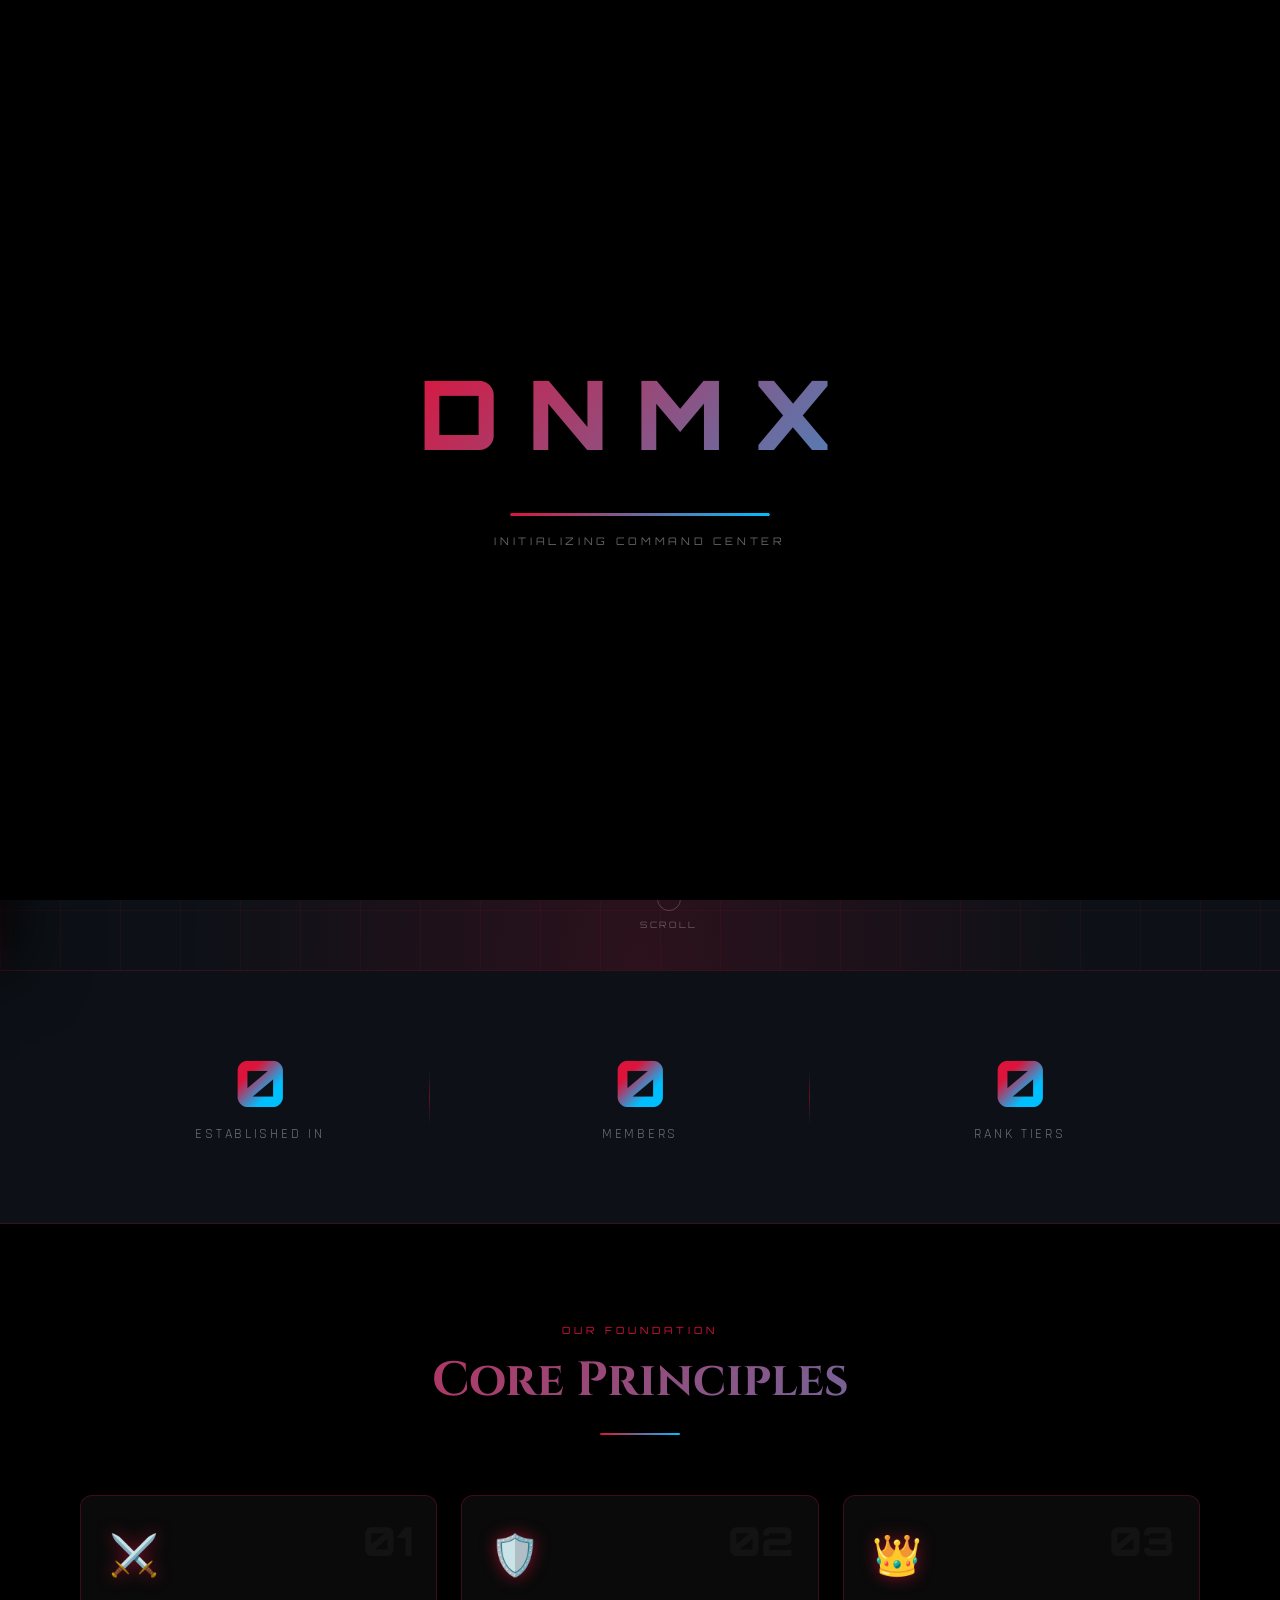
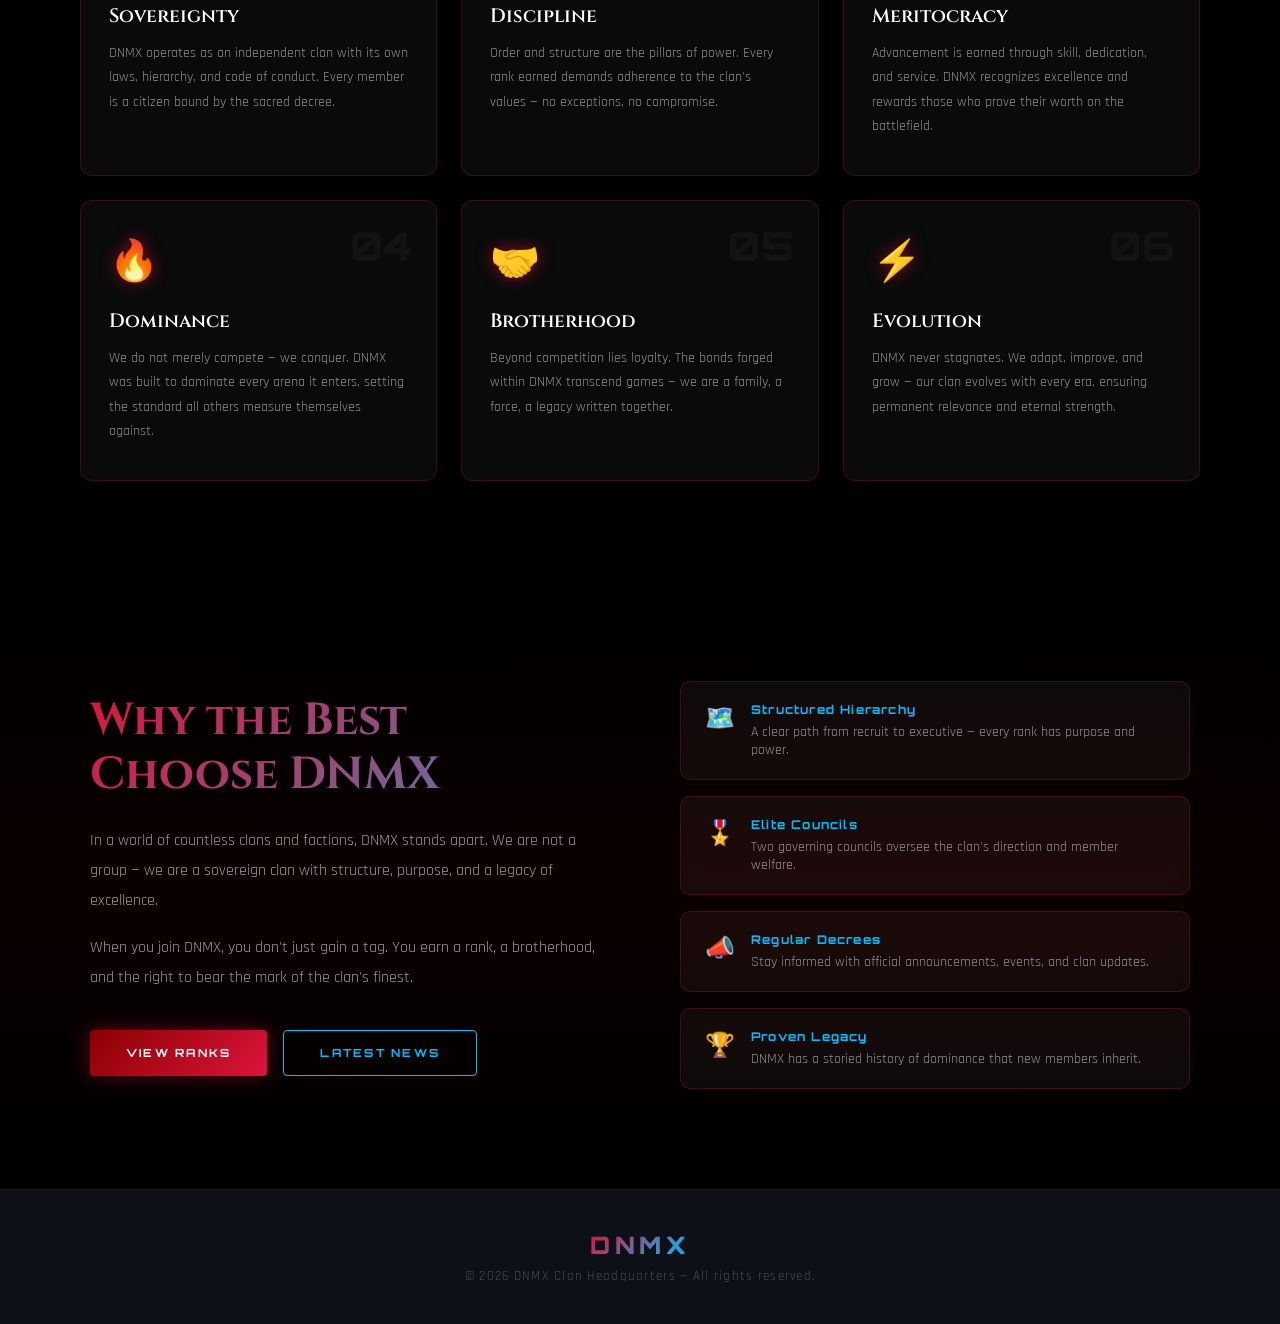
==== index.html @ 65949d00 "Update TACCOM link to use HTTPS" ====
<!DOCTYPE html>
<html lang="en">

<head>
  <meta charset="UTF-8" />
  <meta name="viewport" content="width=device-width, initial-scale=1.0" />
  <title>
    Dnmx — Clan Headquarters
  </title>
  <link rel="icon" type="image/png" href="assets/Dnmx.png" />
  <link
    href="https://fonts.googleapis.com/css2?family=Cinzel:wght@400;600;700;900&amp;family=Rajdhani:wght@300;400;500;600;700&amp;family=Orbitron:wght@400;500;600;700;800;900&amp;display=swap"
    rel="stylesheet" />
  <link rel="stylesheet" href="style.css" />
</head>

<body>
  <!-- LOADING SCREEN -->
  <div id="loader">
    <div class="loader-logo">
      DNMX
    </div>
    <div class="loader-bar-wrap">
      <div class="loader-bar">
      </div>
    </div>
    <div class="loader-text">
      INITIALIZING COMMAND CENTER
    </div>
  </div>
  <!-- NAV -->
  <nav>
    <div class="nav-logo" onclick="navigate('home')">
      DNMX
    </div>
    <ul class="nav-links">
      <li>
        <a href="#" class="nav-link active" data-page="home"> HOME
        </a>
      </li>
      <li>
        <a href="#" class="nav-link" data-page="hierarchy"> HIERARCHY
        </a>
      </li>
      <li>
        <a href="#" class="nav-link" data-page="rules"> RULES
        </a>
      </li>
      <li>
        <a href="#" class="nav-link" data-page="councils"> COUNCILS
        </a>
      </li>
      <li>
        <a href="#" class="nav-link" data-page="tasks"> TASKS
        </a>
      </li>
      <li>
        <a href="#" class="nav-link" data-page="announcements"> ANNOUNCEMENTS
        </a>
      </li>
      <li>
        <a href="#" class="nav-link" data-page="memories"> MEMORIES
        </a>
      </li>
    </ul>
    <div style="display:flex;align-items:center;gap:12px;">
      <button class="btn-secondary" id="chatToggleButton" onclick="window.toggleChatPanel()" style="display: none;">
        CHAT
      </button>
      <div id="authArea">
        <button class="btn-secondary" id="authButton" onclick="openLoginModal()">
          LOG IN
        </button>
      </div>
      <div class="hamburger" id="hamburger" onclick="toggleMobile()">
        <span></span>
        <span></span>
        <span></span>
      </div>
    </div>
  </nav>
  <!-- MOBILE MENU -->
  <div class="mobile-menu" id="mobileMenu">
    <a href="#" class="mobile-nav-link active" data-page="home"> HOME
    </a>
    <a href="#" class="mobile-nav-link" data-page="hierarchy"> HIERARCHY
    </a>
    <a href="#" class="mobile-nav-link" data-page="rules"> RULES
    </a>
    <a href="#" class="mobile-nav-link" data-page="councils"> COUNCILS
    </a>
    <a href="#" class="mobile-nav-link" data-page="tasks"> TASKS
    </a>
    <a href="#" class="mobile-nav-link" data-page="announcements"> ANNOUNCEMENTS
    </a>
    <a href="#" class="mobile-nav-link" data-page="memories"> MEMORIES
    </a>
    <div id="mobileAuthArea"
      style="margin-top: 10px; padding: 10px 20px; border-top: 1px solid rgba(255,255,255,0.05); display: flex; flex-direction: column; gap: 10px;">
    </div>
  </div>
  <main>
    <section id="home-page" class="page active">

      <!-- Hero -->
      <div class="hero">
        <div class="hero-bg"></div>
        <div class="hero-grid"></div>
        <div class="hero-particles" id="particles"></div>
        <div class="hero-content">
          <p class="hero-eyebrow">★ CLAN OF JUSTICE ★</p>
          <h1 class="hero-title">DNMX</h1>
          <p class="hero-subtitle">Command &nbsp;·&nbsp; Conquer &nbsp;·&nbsp; Dominate</p>
          <div class="hero-divider"></div>
          <p class="hero-desc">
            A sovereign clan forged in discipline and ambition. DNMX stands as the supreme command center where strategy
            meets legacy — where the strongest rise and the worthy are crowned.
          </p>
          <div class="hero-ctas">
            <button class="btn-primary" onclick="navigate('hierarchy')"><span>VIEW HIERARCHY</span></button>
            <button class="btn-secondary" onclick="navigate('councils')">MEET THE COUNCILS</button>
            <a href="https://trd-dnmx.github.io/tactical/index.html" class="btn-secondary" target="_blank" rel="noopener">TACCOM</a>
          </div>
        </div>
        <div class="scroll-indicator">
          <div class="scroll-mouse"></div>
          <span>SCROLL</span>
        </div>
      </div>

      <!-- Stats -->
      <div class="stats-section">
        <div class="stats-grid">
          <div class="stat-item">
            <div class="stat-number" data-count="2022">0</div>
            <div class="stat-label">Established In</div>
          </div>
          <div class="stat-item">
            <div class="stat-number" data-count="93">0</div>
            <div class="stat-label">Members</div>
          </div>
          <div class="stat-item">
            <div class="stat-number" data-count="17">0</div>
            <div class="stat-label">Rank Tiers</div>
          </div>
        </div>
      </div>

      <!-- Principles -->
      <div class="principles-section">
        <div class="section-header">
          <p class="section-eyebrow">Our Foundation</p>
          <h2 class="section-title">Core Principles</h2>
          <div class="section-line"></div>
        </div>
        <div class="principles-grid">
          <div class="principle-card">
            <span class="principle-num">01</span>
            <span class="principle-icon">⚔️</span>
            <h3 class="principle-name">Sovereignty</h3>
            <p class="principle-desc">DNMX operates as an independent clan with its own laws, hierarchy, and code of
              conduct. Every member is a citizen bound by the sacred decree.</p>
          </div>
          <div class="principle-card">
            <span class="principle-num">02</span>
            <span class="principle-icon">🛡️</span>
            <h3 class="principle-name">Discipline</h3>
            <p class="principle-desc">Order and structure are the pillars of power. Every rank earned demands adherence
              to the clan's values — no exceptions, no compromise.</p>
          </div>
          <div class="principle-card">
            <span class="principle-num">03</span>
            <span class="principle-icon">👑</span>
            <h3 class="principle-name">Meritocracy</h3>
            <p class="principle-desc">Advancement is earned through skill, dedication, and service. DNMX recognizes
              excellence and rewards those who prove their worth on the battlefield.</p>
          </div>
          <div class="principle-card">
            <span class="principle-num">04</span>
            <span class="principle-icon">🔥</span>
            <h3 class="principle-name">Dominance</h3>
            <p class="principle-desc">We do not merely compete — we conquer. DNMX was built to dominate every arena it
              enters, setting the standard all others measure themselves against.</p>
          </div>
          <div class="principle-card">
            <span class="principle-num">05</span>
            <span class="principle-icon">🤝</span>
            <h3 class="principle-name">Brotherhood</h3>
            <p class="principle-desc">Beyond competition lies loyalty. The bonds forged within DNMX transcend games — we
              are a family, a force, a legacy written together.</p>
          </div>
          <div class="principle-card">
            <span class="principle-num">06</span>
            <span class="principle-icon">⚡</span>
            <h3 class="principle-name">Evolution</h3>
            <p class="principle-desc">DNMX never stagnates. We adapt, improve, and grow — our clan evolves with every
              era, ensuring permanent relevance and eternal strength.</p>
          </div>
        </div>
      </div>

      <!-- Why Join -->
      <div class="why-section">
        <div class="why-inner">
          <div class="why-text">
            <h2>Why the Best Choose DNMX</h2>
            <p>In a world of countless clans and factions, DNMX stands apart. We are not a group — we are a sovereign
              clan with structure, purpose, and a legacy of excellence.</p>
            <p>When you join DNMX, you don't just gain a tag. You earn a rank, a brotherhood, and the right to bear the
              mark of the clan's finest.</p>
            <div class="why-ctas">
              <button class="btn-primary" onclick="navigate('hierarchy')"><span>VIEW RANKS</span></button>
              <button class="btn-secondary" onclick="navigate('announcements')">LATEST NEWS</button>
            </div>
          </div>
          <ul class="why-list">
            <li class="why-item">
              <span class="why-item-icon">🗺️</span>
              <div class="why-item-text">
                <h4>Structured Hierarchy</h4>
                <p>A clear path from recruit to executive — every rank has purpose and power.</p>
              </div>
            </li>
            <li class="why-item">
              <span class="why-item-icon">🎖️</span>
              <div class="why-item-text">
                <h4>Elite Councils</h4>
                <p>Two governing councils oversee the clan's direction and member welfare.</p>
              </div>
            </li>
            <li class="why-item">
              <span class="why-item-icon">📣</span>
              <div class="why-item-text">
                <h4>Regular Decrees</h4>
                <p>Stay informed with official announcements, events, and clan updates.</p>
              </div>
            </li>
            <li class="why-item">
              <span class="why-item-icon">🏆</span>
              <div class="why-item-text">
                <h4>Proven Legacy</h4>
                <p>DNMX has a storied history of dominance that new members inherit.</p>
              </div>
            </li>
          </ul>
        </div>
      </div>

      <footer>
        <div class="footer-logo">DNMX</div>
        <p>© 2026 DNMX Clan Headquarters — All rights reserved.</p>
      </footer>

      <!-- CHAT PANEL -->
      <div id="chatPanel" class="chat-panel">
        <!-- User List View -->
        <div id="chatUserListContainer" class="chat-view-container">
          <div class="chat-header">
            <h3 class="chat-title">
              MEMBERS CHAT
            </h3>
            <button class="chat-close-btn" onclick="window.toggleChatPanel()">
              ✕
            </button>
          </div>
          <div class="chat-user-list" id="chatUserList">
            <!-- Users populated dynamically -->
          </div>
        </div>
        <!-- Chat Room View -->
        <div id="chatRoomContainer" class="chat-view-container" style="display: none;">
          <div class="chat-header">
            <button class="chat-back-btn" onclick="window.goBackToUserList()">
              ←
            </button>
            <div class="chat-header-info">
              <h4 id="chatRoomHeaderName" class="chat-active-username">
                Username
              </h4>
              <div id="chatRoomHeaderStatus" class="chat-active-status">
                Online
              </div>
            </div>
            <button class="chat-close-btn" onclick="window.toggleChatPanel()">
              ✕
            </button>
          </div>
          <div class="chat-messages" id="chatMessagesBody">
            <!-- Messages populated dynamically -->
          </div>
          <div id="chatTypingIndicator" class="chat-typing-indicator" style="display: none;">
            <span id="chatTypingText"></span>
            <div class="typing-dots">
              <span></span>
              <span></span>
              <span></span>
            </div>
          </div>
          <div id="chatMediaPreview" class="chat-media-preview" style="display: none;">
            <img id="chatMediaPreviewImg" src="" />
            <button class="remove-preview-btn" onclick="window.removeChatMedia()">
              ✕
            </button>
          </div>
          <div class="chat-input-area">
            <textarea id="chatMessageInput" placeholder="Write a message..." rows="1"
              onkeydown="if(event.key === 'Enter' && !event.shiftKey) { event.preventDefault(); window.sendChatMessage(); }"
              oninput="this.style.height = 'auto'; this.style.height = this.scrollHeight + 'px'; window.handleTypingInput();">
            </textarea>
            <button class="btn-primary chat-send-btn" onclick="window.sendChatMessage()">
              <span> SEND
              </span>
            </button>
          </div>
        </div>
      </div>
      <!-- MODAL -->
      <div class="modal-overlay" id="modal" onclick="closeModalOnOverlay(event)">
        <div class="modal">
          <button class="modal-close" onclick="closeModal()">
            ✕
          </button>
          <div id="modalContent">
          </div>
        </div>
      </div>

  </main>
  <!-- FIREBASE -->
  <script type="module" src="script.js"></script>
</body>

</html>
---- style.css ----
:root {
  --black: #000000;
  --dark: #0d1117;
  --crimson-deep: #8B0000;
  --crimson: #DC143C;
  --blue: #0066FF;
  --cyan: #00BFFF;
  --glass: rgba(255, 255, 255, 0.04);
  --glass-border: rgba(220, 20, 60, 0.25);
  --glow-red: 0 0 20px rgba(220, 20, 60, 0.4);
  --glow-blue: 0 0 20px rgba(0, 191, 255, 0.4);
  --glow-strong: 0 0 40px rgba(220, 20, 60, 0.6);
}

*,
*::before,
*::after {
  box-sizing: border-box;
  margin: 0;
  padding: 0;
}

html {
  scroll-behavior: smooth;
}

body {
  background: var(--black);
  color: #e8e8e8;
  font-family: 'Rajdhani', sans-serif;
  font-size: 16px;
  overflow-x: hidden;
  cursor: default;
}

/* ── LOADING SCREEN ── */
#loader {
  position: fixed;
  inset: 0;
  z-index: 9999;
  background: var(--black);
  display: flex;
  flex-direction: column;
  align-items: center;
  justify-content: center;
  transition: opacity 0.8s ease, visibility 0.8s ease;
}

#loader.hide {
  opacity: 0;
  visibility: hidden;
}

.loader-logo {
  font-family: 'Orbitron', sans-serif;
  font-size: clamp(3rem, 8vw, 6rem);
  font-weight: 900;
  letter-spacing: 0.3em;
  background: linear-gradient(135deg, var(--crimson), var(--cyan), var(--crimson));
  background-size: 300% 300%;
  -webkit-background-clip: text;
  -webkit-text-fill-color: transparent;
  background-clip: text;
  animation: gradShift 3s ease infinite;
}

.loader-bar-wrap {
  margin-top: 40px;
  width: 260px;
  height: 3px;
  background: rgba(255, 255, 255, 0.1);
  border-radius: 2px;
  overflow: hidden;
}

.loader-bar {
  height: 100%;
  background: linear-gradient(90deg, var(--crimson), var(--cyan));
  border-radius: 2px;
  animation: loadBar 1.8s ease-out forwards;
}

.loader-text {
  margin-top: 18px;
  font-family: 'Orbitron', sans-serif;
  font-size: 0.65rem;
  letter-spacing: 0.35em;
  color: rgba(255, 255, 255, 0.4);
  animation: pulse 1.2s ease infinite;
}

@keyframes loadBar {
  from {
    width: 0;
  }

  to {
    width: 100%;
  }
}

@keyframes pulse {

  0%,
  100% {
    opacity: .4
  }

  50% {
    opacity: 1
  }
}

@keyframes gradShift {
  0% {
    background-position: 0% 50%
  }

  50% {
    background-position: 100% 50%
  }

  100% {
    background-position: 0% 50%
  }
}

/* ── SCROLLBAR ── */
::-webkit-scrollbar {
  width: 6px;
}

::-webkit-scrollbar-track {
  background: var(--dark);
}

::-webkit-scrollbar-thumb {
  background: var(--crimson-deep);
  border-radius: 3px;
}

::-webkit-scrollbar-thumb:hover {
  background: var(--crimson);
}

/* ── NAV ── */
nav {
  position: fixed;
  top: 0;
  left: 0;
  right: 0;
  z-index: 1000;
  height: 60px;
  display: flex;
  align-items: center;
  justify-content: space-between;
  padding: 0 16px;
  background: rgba(0, 0, 0, 0.85);
  backdrop-filter: blur(20px);
  border-bottom: 1px solid rgba(220, 20, 60, 0.2);
  box-shadow: 0 4px 30px rgba(0, 0, 0, 0.5);
}

nav button,
nav .btn-secondary,
nav .btn-primary,
nav #authArea button {
  padding: 6px 12px !important;
  font-size: 0.58rem !important;
  letter-spacing: 0.12em !important;
}

.nav-logo {
  font-family: 'Orbitron', sans-serif;
  font-size: 1.25rem;
  font-weight: 900;
  letter-spacing: 0.12em;
  background: linear-gradient(135deg, var(--crimson), var(--cyan), var(--crimson));
  background-size: 300% 300%;
  -webkit-background-clip: text;
  -webkit-text-fill-color: transparent;
  background-clip: text;
  animation: gradShift 3s ease infinite;
  cursor: pointer;
  text-shadow: none;
  filter: drop-shadow(0 0 8px rgba(220, 20, 60, 0.6));
}

.nav-links {
  display: flex;
  gap: 2px;
  list-style: none;
}

.nav-links li a {
  font-family: 'Orbitron', sans-serif;
  font-size: 0.58rem;
  font-weight: 600;
  letter-spacing: 0.12em;
  color: rgba(255, 255, 255, 0.55);
  text-decoration: none;
  padding: 6px 8px;
  border: 1px solid transparent;
  border-radius: 4px;
  transition: all 0.3s ease;
  position: relative;
  overflow: hidden;
}

.nav-links li a::before {
  content: '';
  position: absolute;
  inset: 0;
  background: linear-gradient(135deg, rgba(220, 20, 60, 0.15), rgba(0, 191, 255, 0.15));
  opacity: 0;
  transition: opacity 0.3s;
}

.nav-links li a:hover::before,
.nav-links li a.active::before {
  opacity: 1;
}

.nav-links li a:hover,
.nav-links li a.active {
  color: #fff;
  border-color: rgba(220, 20, 60, 0.5);
  box-shadow: 0 0 15px rgba(220, 20, 60, 0.3);
}

.nav-links li a.active {
  border-color: var(--crimson);
  color: #fff;
  box-shadow: var(--glow-red);
}

/* Mobile hamburger */
.hamburger {
  display: none;
  flex-direction: column;
  gap: 5px;
  cursor: pointer;
  padding: 8px;
}

.hamburger span {
  display: block;
  width: 24px;
  height: 2px;
  background: var(--crimson);
  border-radius: 2px;
  transition: all 0.3s ease;
}

.hamburger.open span:nth-child(1) {
  transform: translateY(7px) rotate(45deg);
}

.hamburger.open span:nth-child(2) {
  opacity: 0;
  transform: scaleX(0);
}

.hamburger.open span:nth-child(3) {
  transform: translateY(-7px) rotate(-45deg);
}

.mobile-menu {
  display: none;
  position: fixed;
  top: 60px;
  left: 0;
  right: 0;
  background: rgba(0, 0, 0, 0.97);
  backdrop-filter: blur(20px);
  border-bottom: 1px solid rgba(220, 20, 60, 0.3);
  padding: 20px;
  z-index: 999;
  transform: translateY(-20px);
  opacity: 0;
  transition: all 0.3s ease;
  pointer-events: none;
}

.mobile-menu.open {
  transform: translateY(0);
  opacity: 1;
  pointer-events: all;
}

.mobile-menu a {
  display: block;
  font-family: 'Orbitron', sans-serif;
  font-size: 0.75rem;
  letter-spacing: 0.2em;
  color: rgba(255, 255, 255, 0.7);
  text-decoration: none;
  padding: 16px 20px;
  border-bottom: 1px solid rgba(255, 255, 255, 0.05);
  transition: all 0.2s;
}

.mobile-menu a:hover,
.mobile-menu a.active {
  color: #fff;
  background: rgba(220, 20, 60, 0.15);
  padding-left: 32px;
}

/* ── MAIN / SECTIONS ── */
main {
  padding-top: 70px;
}

section.page {
  display: none;
  min-height: calc(100vh - 70px);
  animation: fadeIn 0.5s ease forwards;
}

section.page.active {
  display: block;
}

@keyframes fadeIn {
  from {
    opacity: 0;
    transform: translateY(16px);
  }

  to {
    opacity: 1;
    transform: translateY(0);
  }
}

/* ── HOME ── */
.hero {
  position: relative;
  min-height: 100vh;
  display: flex;
  flex-direction: column;
  align-items: center;
  justify-content: center;
  text-align: center;
  overflow: hidden;
  padding: 60px 20px;
}

/* Animated bg */
.hero-bg {
  position: absolute;
  inset: 0;
  z-index: 0;
  background: radial-gradient(ellipse at 20% 50%, rgba(139, 0, 0, 0.25) 0%, transparent 60%),
    radial-gradient(ellipse at 80% 50%, rgba(0, 102, 255, 0.2) 0%, transparent 60%),
    radial-gradient(ellipse at 50% 100%, rgba(220, 20, 60, 0.15) 0%, transparent 50%),
    var(--dark);
}

.hero-grid {
  position: absolute;
  inset: 0;
  z-index: 0;
  background-image:
    linear-gradient(rgba(220, 20, 60, 0.07) 1px, transparent 1px),
    linear-gradient(90deg, rgba(220, 20, 60, 0.07) 1px, transparent 1px);
  background-size: 60px 60px;
  animation: gridMove 20s linear infinite;
}

@keyframes gridMove {
  from {
    transform: perspective(500px) rotateX(15deg) translateY(0);
  }

  to {
    transform: perspective(500px) rotateX(15deg) translateY(60px);
  }
}

.hero-particles {
  position: absolute;
  inset: 0;
  z-index: 0;
  overflow: hidden;
}

.particle {
  position: absolute;
  border-radius: 50%;
  animation: float linear infinite;
}

@keyframes float {
  0% {
    transform: translateY(100vh) scale(0);
    opacity: 0;
  }

  10% {
    opacity: 1;
  }

  90% {
    opacity: 1;
  }

  100% {
    transform: translateY(-20px) scale(1);
    opacity: 0;
  }
}

.hero-content {
  position: relative;
  z-index: 1;
  max-width: 900px;
}

.hero-eyebrow {
  font-family: 'Orbitron', sans-serif;
  font-size: 0.65rem;
  letter-spacing: 0.5em;
  color: var(--cyan);
  text-transform: uppercase;
  margin-bottom: 24px;
  opacity: 0;
  animation: slideUp 0.8s 0.3s ease forwards;
}

.hero-title {
  font-family: 'Cinzel', serif;
  font-size: clamp(3rem, 9vw, 7rem);
  font-weight: 900;
  line-height: 1;
  letter-spacing: 0.05em;
  background: linear-gradient(135deg, var(--crimson), var(--cyan), var(--crimson));
  background-size: 300% 300%;
  -webkit-background-clip: text;
  -webkit-text-fill-color: transparent;
  background-clip: text;
  animation: gradShift 3s ease infinite, slideUp 0.8s 0.5s ease both;
  filter: drop-shadow(0 0 30px rgba(220, 20, 60, 0.5));
}

.hero-subtitle {
  font-family: 'Rajdhani', sans-serif;
  font-size: clamp(1rem, 2.5vw, 1.4rem);
  font-weight: 300;
  letter-spacing: 0.3em;
  color: rgba(255, 255, 255, 0.6);
  margin-top: 16px;
  text-transform: uppercase;
  opacity: 0;
  animation: slideUp 0.8s 0.7s ease forwards;
}

.hero-divider {
  width: 200px;
  height: 1px;
  background: linear-gradient(90deg, transparent, var(--crimson), transparent);
  margin: 32px auto;
  opacity: 0;
  animation: slideUp 0.8s 0.9s ease forwards;
}

.hero-desc {
  font-size: 1.1rem;
  line-height: 1.8;
  color: rgba(255, 255, 255, 0.65);
  max-width: 640px;
  margin: 0 auto 40px;
  opacity: 0;
  animation: slideUp 0.8s 1.1s ease forwards;
}

.hero-ctas {
  display: flex;
  gap: 20px;
  justify-content: center;
  flex-wrap: wrap;
  opacity: 0;
  animation: slideUp 0.8s 1.3s ease forwards;
}

@keyframes slideUp {
  from {
    opacity: 0;
    transform: translateY(30px);
  }

  to {
    opacity: 1;
    transform: translateY(0);
  }
}

/* Buttons */
.btn-primary {
  font-family: 'Orbitron', sans-serif;
  font-size: 0.7rem;
  letter-spacing: 0.2em;
  font-weight: 700;
  padding: 16px 36px;
  background: linear-gradient(135deg, var(--crimson-deep), var(--crimson));
  color: #fff;
  border: none;
  border-radius: 4px;
  cursor: pointer;
  transition: all 0.3s ease;
  position: relative;
  overflow: hidden;
  box-shadow: 0 0 20px rgba(220, 20, 60, 0.4);
  text-decoration: none;
  display: inline-block;
}

.btn-primary::before {
  content: '';
  position: absolute;
  inset: 0;
  background: linear-gradient(135deg, var(--crimson), #ff3366);
  opacity: 0;
  transition: opacity 0.3s;
}

.btn-primary:hover::before {
  opacity: 1;
}

.btn-primary:hover {
  transform: translateY(-2px);
  box-shadow: 0 0 35px rgba(220, 20, 60, 0.7);
}

.btn-primary span {
  position: relative;
  z-index: 1;
}

.btn-secondary {
  font-family: 'Orbitron', sans-serif;
  font-size: 0.7rem;
  letter-spacing: 0.2em;
  font-weight: 700;
  padding: 15px 36px;
  background: transparent;
  color: var(--cyan);
  border: 1px solid var(--cyan);
  border-radius: 4px;
  cursor: pointer;
  transition: all 0.3s ease;
  text-decoration: none;
  display: inline-block;
}

.btn-secondary:hover {
  background: rgba(0, 191, 255, 0.1);
  box-shadow: 0 0 25px rgba(0, 191, 255, 0.4);
  transform: translateY(-2px);
}

.assign-task-btn {
  position: fixed;
  right: 30px;
  bottom: 30px;
  z-index: 1050;
  min-width: 180px;
  text-align: center;
  box-shadow: 0 0 35px rgba(220, 20, 60, 0.4);
}

.assign-task-btn:hover {
  transform: translateY(-2px);
}

.modal form label {
  display: flex;
  flex-direction: column;
  gap: 8px;
  color: rgba(255, 255, 255, 0.8);
  font-size: 0.85rem;
}

.modal form input,
.modal form textarea,
.modal form select {
  width: 100%;
  background: rgba(255, 255, 255, 0.05);
  border: 1px solid rgba(255, 255, 255, 0.12);
  border-radius: 8px;
  padding: 14px 16px;
  color: #fff;
  font-family: 'Rajdhani', sans-serif;
  font-size: 0.95rem;
  outline: none;
  transition: border-color 0.25s ease, box-shadow 0.25s ease;
}

.modal form input:focus,
.modal form textarea:focus,
.modal form select:focus {
  border-color: var(--crimson);
  box-shadow: 0 0 18px rgba(220, 20, 60, 0.2);
}

.modal form textarea {
  min-height: 120px;
  resize: vertical;
}

.task-due-pending {
  font-family: 'Orbitron', sans-serif;
  font-size: 0.58rem;
  letter-spacing: 0.2em;
  color: var(--crimson);
  padding: 5px 14px;
  border-radius: 3px;
  background: rgba(220, 20, 60, 0.1);
  border: 1px solid rgba(220, 20, 60, 0.3);
  box-shadow: 0 0 12px rgba(220, 20, 60, 0.25);
}

.task-due-completed {
  font-family: 'Orbitron', sans-serif;
  font-size: 0.58rem;
  letter-spacing: 0.2em;
  color: #00e676;
  padding: 5px 14px;
  border-radius: 3px;
  background: rgba(0, 230, 118, 0.1);
  border: 1px solid rgba(0, 230, 118, 0.3);
  box-shadow: 0 0 12px rgba(0, 230, 118, 0.25);
}

.task-type-btn {
  font-family: 'Orbitron', sans-serif;
  font-size: 0.65rem;
  letter-spacing: 0.15em;
  font-weight: 600;
  padding: 10px 16px;
  background: rgba(255, 255, 255, 0.05);
  color: rgba(255, 255, 255, 0.6);
  border: 1px solid rgba(255, 255, 255, 0.15);
  border-radius: 6px;
  cursor: pointer;
  transition: all 0.25s ease;
}

.task-type-btn:hover {
  color: #fff;
  border-color: rgba(220, 20, 60, 0.3);
  background: rgba(255, 255, 255, 0.08);
}

.task-type-btn.selected {
  background: rgba(220, 20, 60, 0.25);
  color: #fff;
  border-color: var(--crimson);
  box-shadow: 0 0 20px rgba(220, 20, 60, 0.5);
}

.task-action-btn {
  width: 44px;
  height: 44px;
  border-radius: 8px;
  border: none;
  font-size: 1.2rem;
  font-weight: 700;
  cursor: pointer;
  transition: all 0.25s ease;
  display: flex;
  align-items: center;
  justify-content: center;
}

.task-delete-btn {
  background: rgba(220, 20, 60, 0.2);
  color: #ff6b6b;
  border: 1px solid rgba(220, 20, 60, 0.5);
  box-shadow: 0 0 15px rgba(220, 20, 60, 0.2);
}

.task-delete-btn:hover {
  background: rgba(220, 20, 60, 0.35);
  color: #ff8e8e;
  box-shadow: 0 0 25px rgba(220, 20, 60, 0.4);
  transform: scale(1.05);
}

.task-complete-btn {
  background: rgba(0, 230, 118, 0.2);
  color: #00e676;
  border: 1px solid rgba(0, 230, 118, 0.5);
  box-shadow: 0 0 15px rgba(0, 230, 118, 0.2);
}

.task-complete-btn:hover {
  background: rgba(0, 230, 118, 0.35);
  color: #33ff99;
  box-shadow: 0 0 25px rgba(0, 230, 118, 0.4);
  transform: scale(1.05);
}

/* Scroll indicator */
.scroll-indicator {
  position: absolute;
  bottom: 40px;
  left: 50%;
  transform: translateX(-50%);
  display: flex;
  flex-direction: column;
  align-items: center;
  gap: 8px;
  opacity: 0;
  animation: fadeIn 1s 2s ease forwards;
  z-index: 1;
}

.scroll-indicator span {
  font-family: 'Orbitron', sans-serif;
  font-size: 0.55rem;
  letter-spacing: 0.3em;
  color: rgba(255, 255, 255, 0.3);
}

.scroll-mouse {
  width: 24px;
  height: 36px;
  border: 1px solid rgba(255, 255, 255, 0.2);
  border-radius: 12px;
  display: flex;
  justify-content: center;
  padding-top: 8px;
}

.scroll-mouse::after {
  content: '';
  width: 3px;
  height: 8px;
  background: var(--crimson);
  border-radius: 2px;
  animation: scrollDot 1.5s ease infinite;
}

@keyframes scrollDot {
  0% {
    opacity: 1;
    transform: translateY(0);
  }

  100% {
    opacity: 0;
    transform: translateY(12px);
  }
}

/* Stats */
.stats-section {
  padding: 80px 40px;
  background: var(--dark);
  border-top: 1px solid rgba(220, 20, 60, 0.2);
  border-bottom: 1px solid rgba(220, 20, 60, 0.2);
}

.stats-grid {
  max-width: 1100px;
  margin: 0 auto;
  display: grid;
  grid-template-columns: repeat(auto-fit, minmax(200px, 1fr));
  gap: 40px;
  text-align: center;
}

.stat-item {
  position: relative;
}

.stat-item::after {
  content: '';
  position: absolute;
  right: 0;
  top: 20%;
  height: 60%;
  width: 1px;
  background: linear-gradient(to bottom, transparent, rgba(220, 20, 60, 0.4), transparent);
}

.stat-item:last-child::after {
  display: none;
}

.stat-number {
  font-family: 'Orbitron', sans-serif;
  font-size: clamp(2.5rem, 5vw, 4rem);
  font-weight: 900;
  background: linear-gradient(135deg, var(--crimson) 0%, var(--crimson) 45%, var(--cyan) 55%, var(--cyan) 100%);
  background-size: 100% 100%;
  background-repeat: no-repeat;
  -webkit-background-clip: text;
  -webkit-text-fill-color: transparent;
  background-clip: text;
  line-height: 1;
}

.stat-label {
  font-size: 0.85rem;
  letter-spacing: 0.2em;
  text-transform: uppercase;
  color: rgba(255, 255, 255, 0.4);
  margin-top: 10px;
}

/* Principles */
.principles-section {
  padding: 100px 40px;
  max-width: 1200px;
  margin: 0 auto;
}

.section-header {
  text-align: center;
  margin-bottom: 60px;
}

.section-eyebrow {
  font-family: 'Orbitron', sans-serif;
  font-size: 0.62rem;
  letter-spacing: 0.4em;
  color: var(--crimson);
  text-transform: uppercase;
  margin-bottom: 12px;
}

.section-title {
  font-family: 'Cinzel', serif;
  font-size: clamp(1.8rem, 4vw, 3rem);
  font-weight: 700;
  background: linear-gradient(135deg, var(--crimson), var(--cyan), var(--crimson));
  background-size: 300% 300%;
  -webkit-background-clip: text;
  -webkit-text-fill-color: transparent;
  background-clip: text;
  animation: gradShift 3s ease infinite;
}

.section-line {
  width: 80px;
  height: 2px;
  background: linear-gradient(90deg, var(--crimson), var(--cyan));
  margin: 20px auto 0;
  border-radius: 2px;
}

.principles-grid {
  display: grid;
  grid-template-columns: repeat(auto-fit, minmax(280px, 1fr));
  gap: 24px;
}

.principle-card {
  background: var(--glass);
  border: 1px solid var(--glass-border);
  border-radius: 12px;
  padding: 36px 28px;
  position: relative;
  overflow: hidden;
  backdrop-filter: blur(10px);
  transition: all 0.4s ease;
  cursor: default;
}

.principle-card::before {
  content: '';
  position: absolute;
  top: 0;
  left: 0;
  right: 0;
  height: 2px;
  background: linear-gradient(90deg, var(--crimson-deep), var(--crimson), var(--cyan));
  transform: scaleX(0);
  transition: transform 0.4s ease;
}

.principle-card:hover::before {
  transform: scaleX(1);
}

.principle-card:hover {
  transform: translateY(-8px);
  border-color: rgba(220, 20, 60, 0.5);
  box-shadow: var(--glow-red), 0 20px 60px rgba(0, 0, 0, 0.5);
}

.principle-icon {
  font-size: 2.5rem;
  margin-bottom: 20px;
  display: block;
  filter: drop-shadow(0 0 8px rgba(220, 20, 60, 0.6));
}

.principle-name {
  font-family: 'Cinzel', serif;
  font-size: 1.2rem;
  font-weight: 600;
  color: #fff;
  margin-bottom: 12px;
}

.principle-desc {
  font-size: 0.9rem;
  line-height: 1.7;
  color: rgba(255, 255, 255, 0.55);
}

.principle-num {
  position: absolute;
  top: 20px;
  right: 24px;
  font-family: 'Orbitron', sans-serif;
  font-size: 2.5rem;
  font-weight: 900;
  color: rgba(255, 255, 255, 0.04);
}

/* Why Join */
.why-section {
  padding: 100px 40px;
  background: linear-gradient(180deg, transparent, rgba(139, 0, 0, 0.08), transparent);
}

.why-inner {
  max-width: 1100px;
  margin: 0 auto;
  display: grid;
  grid-template-columns: 1fr 1fr;
  gap: 80px;
  align-items: center;
}

.why-text h2 {
  font-family: 'Cinzel', serif;
  font-size: clamp(1.8rem, 3.5vw, 2.8rem);
  font-weight: 700;
  line-height: 1.2;
  margin-bottom: 24px;
  background: linear-gradient(135deg, var(--crimson), var(--cyan), var(--crimson));
  background-size: 300% 300%;
  -webkit-background-clip: text;
  -webkit-text-fill-color: transparent;
  background-clip: text;
  animation: gradShift 3s ease infinite;
}

.why-text p {
  color: rgba(255, 255, 255, 0.6);
  line-height: 1.9;
  font-size: 1rem;
  margin-bottom: 16px;
}

.why-ctas {
  margin-top: 36px;
  display: flex;
  gap: 16px;
  flex-wrap: wrap;
}

.why-list {
  list-style: none;
  display: flex;
  flex-direction: column;
  gap: 16px;
}

.why-item {
  display: flex;
  align-items: flex-start;
  gap: 16px;
  background: var(--glass);
  border: 1px solid var(--glass-border);
  border-radius: 10px;
  padding: 20px 24px;
  backdrop-filter: blur(8px);
  transition: all 0.3s ease;
}

.why-item:hover {
  border-color: rgba(220, 20, 60, 0.5);
  transform: translateX(8px);
  box-shadow: var(--glow-red);
}

.why-item-icon {
  font-size: 1.5rem;
  flex-shrink: 0;
  margin-top: 2px;
}

.why-item-text h4 {
  font-family: 'Orbitron', sans-serif;
  font-size: 0.75rem;
  letter-spacing: 0.1em;
  color: var(--cyan);
  margin-bottom: 6px;
}

.why-item-text p {
  font-size: 0.9rem;
  color: rgba(255, 255, 255, 0.55);
}

/* ── GLASS CARD ── */
.glass-card {
  background: var(--glass);
  border: 1px solid var(--glass-border);
  border-radius: 12px;
  backdrop-filter: blur(10px);
  transition: all 0.35s ease;
}

.glass-card:hover {
  border-color: rgba(220, 20, 60, 0.5);
  box-shadow: var(--glow-red), 0 16px 50px rgba(0, 0, 0, 0.4);
  transform: translateY(-6px);
}

/* ── SHARED PAGE HEADER ── */
.page-hero {
  position: relative;
  padding: 80px 40px 60px;
  text-align: center;
  overflow: hidden;
}

.page-hero-bg {
  position: absolute;
  inset: 0;
  background: radial-gradient(ellipse at center top, rgba(139, 0, 0, 0.3) 0%, transparent 70%),
    var(--dark);
  z-index: 0;
}

.page-hero-grid {
  position: absolute;
  inset: 0;
  background-image:
    linear-gradient(rgba(220, 20, 60, 0.05) 1px, transparent 1px),
    linear-gradient(90deg, rgba(220, 20, 60, 0.05) 1px, transparent 1px);
  background-size: 40px 40px;
  z-index: 0;
}

.page-hero-content {
  position: relative;
  z-index: 1;
}

.page-hero-tag {
  font-family: 'Orbitron', sans-serif;
  font-size: 0.6rem;
  letter-spacing: 0.5em;
  color: var(--cyan);
  display: inline-block;
  border: 1px solid rgba(0, 191, 255, 0.3);
  padding: 6px 18px;
  border-radius: 2px;
  margin-bottom: 20px;
}

.page-hero-title {
  font-family: 'Cinzel', serif;
  font-size: clamp(2rem, 5vw, 4rem);
  font-weight: 900;
  background: linear-gradient(135deg, var(--crimson), var(--cyan), var(--crimson));
  background-size: 300% 300%;
  -webkit-background-clip: text;
  -webkit-text-fill-color: transparent;
  background-clip: text;
  animation: gradShift 3s ease infinite;
  margin-bottom: 16px;
}

.page-hero-subtitle {
  font-size: 1rem;
  color: rgba(255, 255, 255, 0.5);
  letter-spacing: 0.2em;
  text-transform: uppercase;
}

/* ── SEARCH BAR ── */
.search-wrap {
  position: relative;
  max-width: 500px;
}

.search-wrap input {
  width: 100%;
  background: rgba(255, 255, 255, 0.05);
  border: 1px solid rgba(220, 20, 60, 0.3);
  border-radius: 6px;
  padding: 14px 20px 14px 48px;
  color: #fff;
  font-family: 'Rajdhani', sans-serif;
  font-size: 1rem;
  letter-spacing: 0.05em;
  outline: none;
  transition: all 0.3s;
}

.search-wrap input:focus {
  border-color: var(--crimson);
  box-shadow: 0 0 20px rgba(220, 20, 60, 0.25);
  background: rgba(255, 255, 255, 0.08);
}

.search-wrap input::placeholder {
  color: rgba(255, 255, 255, 0.3);
}

.search-icon {
  position: absolute;
  left: 16px;
  top: 50%;
  transform: translateY(-50%);
  color: rgba(220, 20, 60, 0.6);
  font-size: 1.1rem;
  pointer-events: none;
}

/* Filter chips */
.filter-chips {
  display: flex;
  gap: 10px;
  flex-wrap: wrap;
}

.chip {
  font-family: 'Orbitron', sans-serif;
  font-size: 0.62rem;
  letter-spacing: 0.15em;
  padding: 8px 18px;
  border-radius: 4px;
  border: 1px solid rgba(255, 255, 255, 0.15);
  background: transparent;
  color: rgba(255, 255, 255, 0.5);
  cursor: pointer;
  transition: all 0.25s;
}

.chip:hover {
  border-color: var(--crimson);
  color: #fff;
  background: rgba(220, 20, 60, 0.1);
}

.chip.active {
  border-color: var(--crimson);
  background: linear-gradient(135deg, rgba(139, 0, 0, 0.4), rgba(220, 20, 60, 0.3));
  color: #fff;
  box-shadow: 0 0 12px rgba(220, 20, 60, 0.3);
}

/* ── HIERARCHY ── */
.hierarchy-section {
  padding: 60px 40px;
  max-width: 1300px;
  margin: 0 auto;
}

.hierarchy-controls {
  display: flex;
  gap: 24px;
  align-items: center;
  flex-wrap: wrap;
  margin-bottom: 48px;
}

.rank-grid {
  display: grid;
  grid-template-columns: repeat(auto-fill, minmax(280px, 1fr));
  gap: 20px;
}

.rank-card {
  background: var(--glass);
  border: 1px solid var(--glass-border);
  border-radius: 10px;
  padding: 28px 24px;
  backdrop-filter: blur(10px);
  cursor: pointer;
  position: relative;
  overflow: hidden;
  transition: all 0.35s ease;
}

.rank-card::before {
  content: '';
  position: absolute;
  left: 0;
  top: 0;
  bottom: 0;
  width: 3px;
  background: linear-gradient(180deg, var(--crimson), var(--cyan));
  transform: scaleY(0);
  transition: transform 0.35s ease;
}

.rank-card:hover::before {
  transform: scaleY(1);
}

.rank-card:hover {
  transform: translateY(-6px) translateX(4px);
  border-color: rgba(220, 20, 60, 0.5);
  box-shadow: var(--glow-red), 0 20px 50px rgba(0, 0, 0, 0.4);
}

.rank-badge {
  display: inline-block;
  font-family: 'Orbitron', sans-serif;
  font-size: 0.55rem;
  letter-spacing: 0.2em;
  padding: 4px 12px;
  border-radius: 2px;
  margin-bottom: 14px;
  text-transform: uppercase;
}

.badge-executive {
  background: rgba(220, 20, 60, 0.2);
  border: 1px solid rgba(220, 20, 60, 0.5);
  color: var(--crimson);
}

.badge-star {
  background: rgba(0, 191, 255, 0.15);
  border: 1px solid rgba(0, 191, 255, 0.4);
  color: var(--cyan);
}

.badge-officer {
  background: rgba(0, 102, 255, 0.15);
  border: 1px solid rgba(0, 102, 255, 0.4);
  color: #6699ff;
}

.badge-member {
  background: rgba(255, 255, 255, 0.07);
  border: 1px solid rgba(255, 255, 255, 0.2);
  color: rgba(255, 255, 255, 0.6);
}

.rank-name {
  font-family: 'Cinzel', serif;
  font-size: 1.15rem;
  font-weight: 600;
  color: #fff;
  margin-bottom: 8px;
}

.rank-tier {
  font-size: 0.8rem;
  color: rgba(255, 255, 255, 0.35);
  letter-spacing: 0.1em;
  margin-bottom: 12px;
}

.rank-preview {
  font-size: 0.88rem;
  color: rgba(255, 255, 255, 0.5);
  line-height: 1.6;
  display: -webkit-box;
  -webkit-line-clamp: 2;
  -webkit-box-orient: vertical;
  line-clamp: 2;
  overflow: hidden;
}

.rank-card-footer {
  margin-top: 18px;
  display: flex;
  align-items: center;
  justify-content: space-between;
}

.rank-click-hint {
  font-family: 'Orbitron', sans-serif;
  font-size: 0.55rem;
  letter-spacing: 0.2em;
  color: rgba(255, 255, 255, 0.25);
  display: flex;
  align-items: center;
  gap: 6px;
}

.rank-click-hint::after {
  content: '→';
}

/* ── COUNCILS ── */
.councils-section {
  padding: 60px 40px;
  max-width: 1300px;
  margin: 0 auto;
}

.tab-bar {
  display: flex;
  gap: 0;
  border-bottom: 1px solid rgba(220, 20, 60, 0.2);
  margin-bottom: 48px;
}

.tab-btn {
  font-family: 'Orbitron', sans-serif;
  font-size: 0.68rem;
  letter-spacing: 0.2em;
  padding: 16px 32px;
  background: transparent;
  border: none;
  border-bottom: 2px solid transparent;
  color: rgba(255, 255, 255, 0.4);
  cursor: pointer;
  transition: all 0.3s;
  position: relative;
  margin-bottom: -1px;
}

.tab-btn:hover {
  color: rgba(255, 255, 255, 0.7);
}

.tab-btn.active {
  color: #fff;
  border-bottom-color: var(--crimson);
  background: linear-gradient(to bottom, rgba(220, 20, 60, 0.08), transparent);
}

.tab-content {
  display: none;
}

.tab-content.active {
  display: block;
}

.councils-controls {
  display: flex;
  gap: 20px;
  align-items: center;
  flex-wrap: wrap;
  margin-bottom: 36px;
}

.member-grid {
  display: grid;
  grid-template-columns: repeat(auto-fill, minmax(300px, 1fr));
  gap: 24px;
}

.member-card {
  background: var(--glass);
  border: 1px solid var(--glass-border);
  border-radius: 12px;
  padding: 30px 26px;
  backdrop-filter: blur(10px);
  cursor: pointer;
  transition: all 0.35s ease;
  position: relative;
  overflow: hidden;
}

.member-card::after {
  content: '';
  position: absolute;
  inset: 0;
  background: linear-gradient(135deg, rgba(220, 20, 60, 0.06), rgba(0, 191, 255, 0.04));
  opacity: 0;
  transition: opacity 0.3s;
}

.member-card:hover::after {
  opacity: 1;
}

.member-card:hover {
  transform: translateY(-8px);
  border-color: rgba(220, 20, 60, 0.5);
  box-shadow: var(--glow-red), 0 24px 60px rgba(0, 0, 0, 0.5);
}

.member-avatar {
  width: 72px;
  height: 72px;
  border-radius: 50%;
  border: 2px solid rgba(220, 20, 60, 0.4);
  display: flex;
  align-items: center;
  justify-content: center;
  font-family: 'Cinzel', serif;
  font-size: 1.6rem;
  font-weight: 700;
  background: linear-gradient(135deg, rgba(139, 0, 0, 0.4), rgba(0, 102, 255, 0.3));
  margin-bottom: 16px;
  box-shadow: 0 0 20px rgba(220, 20, 60, 0.3);
  position: relative;
  z-index: 1;
  flex-shrink: 0;
  overflow: hidden;
}

.member-name {
  font-family: 'Cinzel', serif;
  font-size: 1.15rem;
  font-weight: 600;
  color: #fff;
  margin-bottom: 6px;
  position: relative;
  z-index: 1;
}

.member-position {
  font-family: 'Orbitron', sans-serif;
  font-size: 0.6rem;
  letter-spacing: 0.2em;
  color: var(--cyan);
  margin-bottom: 12px;
  position: relative;
  z-index: 1;
}

.member-desc-preview {
  font-size: 0.88rem;
  color: rgba(255, 255, 255, 0.5);
  line-height: 1.6;
  display: -webkit-box;
  -webkit-line-clamp: 2;
  -webkit-box-orient: vertical;
  line-clamp: 2;
  overflow: hidden;
  position: relative;
  z-index: 1;
}

.member-view-btn {
  margin-top: 18px;
  font-family: 'Orbitron', sans-serif;
  font-size: 0.58rem;
  letter-spacing: 0.2em;
  color: rgba(220, 20, 60, 0.7);
  display: flex;
  align-items: center;
  gap: 8px;
  transition: color 0.2s;
  position: relative;
  z-index: 1;
}

.member-card:hover .member-view-btn {
  color: var(--crimson);
}

/* ── ANNOUNCEMENTS ── */
.announcements-section {
  padding: 60px 40px;
  max-width: 1300px;
  margin: 0 auto;
}

.announce-controls {
  display: flex;
  gap: 20px;
  flex-wrap: wrap;
  align-items: center;
  margin-bottom: 48px;
}

.featured-announcement {
  background: linear-gradient(135deg, rgba(139, 0, 0, 0.2) 0%, rgba(0, 102, 255, 0.15) 100%);
  border: 1px solid rgba(220, 20, 60, 0.4);
  border-radius: 16px;
  padding: 48px 48px;
  margin-bottom: 48px;
  position: relative;
  overflow: hidden;
}

.featured-announcement::before {
  content: 'FEATURED';
  position: absolute;
  top: 20px;
  right: 24px;
  font-family: 'Orbitron', sans-serif;
  font-size: 0.58rem;
  letter-spacing: 0.3em;
  color: var(--crimson);
  border: 1px solid rgba(220, 20, 60, 0.4);
  padding: 5px 14px;
  border-radius: 2px;
}

.featured-announcement::after {
  content: '';
  position: absolute;
  bottom: -60px;
  right: -60px;
  width: 260px;
  height: 260px;
  border-radius: 50%;
  background: radial-gradient(circle, rgba(220, 20, 60, 0.12), transparent 70%);
}

.featured-tag {
  font-family: 'Orbitron', sans-serif;
  font-size: 0.58rem;
  letter-spacing: 0.2em;
  padding: 5px 14px;
  border-radius: 3px;
  display: inline-block;
  margin-bottom: 18px;
}

.featured-title {
  font-family: 'Cinzel', serif;
  font-size: clamp(1.5rem, 3vw, 2.2rem);
  font-weight: 700;
  color: #fff;
  margin-bottom: 16px;
  line-height: 1.2;
}

.featured-body {
  font-size: 1rem;
  color: rgba(255, 255, 255, 0.6);
  line-height: 1.8;
  max-width: 700px;
  margin-bottom: 24px;
}

.announce-meta {
  display: flex;
  align-items: center;
  gap: 20px;
  font-family: 'Orbitron', sans-serif;
  font-size: 0.6rem;
  letter-spacing: 0.15em;
  color: rgba(255, 255, 255, 0.35);
}

.announce-dot {
  width: 4px;
  height: 4px;
  border-radius: 50%;
  background: rgba(255, 255, 255, 0.2);
}

.announce-grid {
  display: grid;
  grid-template-columns: repeat(auto-fill, minmax(340px, 1fr));
  gap: 24px;
  margin-bottom: 48px;
}

.announce-card {
  background: var(--glass);
  border: 1px solid var(--glass-border);
  border-radius: 10px;
  padding: 28px 26px;
  backdrop-filter: blur(10px);
  cursor: pointer;
  transition: all 0.35s ease;
  position: relative;
}

.announce-card-top {
  display: flex;
  align-items: flex-start;
  justify-content: space-between;
  gap: 12px;
  margin-bottom: 14px;
}

.announce-tag {
  font-family: 'Orbitron', sans-serif;
  font-size: 0.56rem;
  letter-spacing: 0.15em;
  padding: 4px 12px;
  border-radius: 3px;
  flex-shrink: 0;
}

.announce-date {
  font-family: 'Orbitron', sans-serif;
  font-size: 0.58rem;
  letter-spacing: 0.1em;
  color: rgba(255, 255, 255, 0.3);
  white-space: nowrap;
}

.announce-title {
  font-family: 'Cinzel', serif;
  font-size: 1.05rem;
  font-weight: 600;
  color: #fff;
  margin-bottom: 10px;
  line-height: 1.3;
}

.announce-preview {
  font-size: 0.88rem;
  color: rgba(255, 255, 255, 0.5);
  line-height: 1.6;
  display: -webkit-box;
  -webkit-line-clamp: 3;
  -webkit-box-orient: vertical;
  line-clamp: 3;
  overflow: hidden;
}

.announce-card:hover {
  transform: translateY(-6px);
  border-color: rgba(220, 20, 60, 0.45);
  box-shadow: var(--glow-red);
}

.announce-card-footer {
  margin-top: 16px;
  display: flex;
  align-items: center;
  justify-content: space-between;
}

.announce-author {
  font-size: 0.82rem;
  color: rgba(255, 255, 255, 0.35);
  display: flex;
  align-items: center;
  gap: 8px;
}

.author-dot {
  width: 28px;
  height: 28px;
  border-radius: 50%;
  background: linear-gradient(135deg, rgba(220, 20, 60, 0.5), rgba(0, 102, 255, 0.5));
  display: flex;
  align-items: center;
  justify-content: center;
  font-size: 0.7rem;
  font-weight: 700;
}

/* Tag colors */
.tag-update {
  background: rgba(0, 191, 255, 0.15);
  border: 1px solid rgba(0, 191, 255, 0.3);
  color: var(--cyan);
}

.tag-event {
  background: rgba(220, 20, 60, 0.15);
  border: 1px solid rgba(220, 20, 60, 0.3);
  color: #ff6080;
}

.tag-alert {
  background: rgba(255, 165, 0, 0.15);
  border: 1px solid rgba(255, 165, 0, 0.3);
  color: #ffb347;
}

.tag-recruit {
  background: rgba(0, 200, 100, 0.12);
  border: 1px solid rgba(0, 200, 100, 0.3);
  color: #00e676;
}

.tag-decree {
  background: rgba(139, 0, 0, 0.3);
  border: 1px solid rgba(220, 20, 60, 0.5);
  color: var(--crimson);
}

/* ── MEMORIES ARCHIVE ── */
.memories-grid {
  display: grid;
  grid-template-columns: repeat(auto-fill, minmax(240px, 1fr));
  gap: 24px;
  margin-bottom: 48px;
}

.memory-card {
  background: var(--glass);
  border: 1px solid var(--glass-border);
  border-radius: 10px;
  padding: 16px;
  backdrop-filter: blur(10px);
  cursor: pointer;
  transition: all 0.35s ease;
  position: relative;
  display: flex;
  flex-direction: column;
}

.memory-card:hover {
  transform: translateY(-6px);
  border-color: rgba(220, 20, 60, 0.45);
  box-shadow: var(--glow-red);
}

.memory-img-container {
  width: 100%;
  height: 160px;
  border-radius: 6px;
  overflow: hidden;
  background: rgba(0, 0, 0, 0.2);
  border: 1px solid rgba(255, 255, 255, 0.05);
}

.memory-img {
  width: 100%;
  height: 100%;
  object-fit: cover;
  transition: transform 0.5s ease;
}

.memory-card:hover .memory-img {
  transform: scale(1.06);
}

.memory-info {
  margin-top: 14px;
  display: flex;
  flex-direction: column;
  flex-grow: 1;
}

.memory-title {
  font-family: 'Cinzel', serif;
  font-size: 0.95rem;
  font-weight: 600;
  color: #fff;
  margin: 0 0 8px 0;
  line-height: 1.3;
  word-break: break-word;
}

.memory-meta {
  display: flex;
  justify-content: space-between;
  align-items: center;
  font-size: 0.72rem;
  color: rgba(255, 255, 255, 0.4);
  font-family: 'Orbitron', sans-serif;
  margin-top: auto;
}

/* ── DISCORD MARKDOWN ── */
.discord-inline-code {
  font-family: 'Courier New', Courier, monospace;
  background: rgba(0, 0, 0, 0.4);
  color: #ff6b8b;
  padding: 2px 6px;
  border-radius: 4px;
  font-size: 0.85rem;
  border: 1px solid rgba(255, 255, 255, 0.05);
}

.discord-code-block {
  font-family: 'Courier New', Courier, monospace;
  background: rgba(0, 0, 0, 0.35);
  border-left: 3px solid var(--crimson);
  padding: 12px;
  border-radius: 6px;
  margin: 8px 0;
  overflow-x: auto;
  font-size: 0.85rem;
}

.discord-code-block code {
  font-family: 'Courier New', Courier, monospace;
  color: #00ffcc;
}

.discord-blockquote {
  border-left: 4px solid var(--cyan);
  background: rgba(255, 255, 255, 0.02);
  padding: 6px 12px;
  margin: 8px 0;
  border-radius: 0 4px 4px 0;
  color: rgba(255, 255, 255, 0.8);
  font-style: italic;
}

.discord-spoiler {
  background: #202225;
  color: transparent;
  cursor: pointer;
  padding: 1px 5px;
  border-radius: 3px;
  user-select: none;
  transition: background 0.2s ease, color 0.2s ease;
  box-shadow: inset 0 0 4px rgba(0, 0, 0, 0.5);
}

.discord-spoiler.revealed {
  background: rgba(255, 255, 255, 0.1);
  color: inherit;
  box-shadow: none;
  user-select: text;
}

/* Pagination */
.pagination {
  display: flex;
  align-items: center;
  justify-content: center;
  gap: 8px;
}

.page-btn {
  width: 40px;
  height: 40px;
  display: flex;
  align-items: center;
  justify-content: center;
  background: var(--glass);
  border: 1px solid rgba(255, 255, 255, 0.1);
  border-radius: 6px;
  font-family: 'Orbitron', sans-serif;
  font-size: 0.68rem;
  color: rgba(255, 255, 255, 0.4);
  cursor: pointer;
  transition: all 0.25s;
}

.page-btn:hover {
  border-color: var(--crimson);
  color: #fff;
  background: rgba(220, 20, 60, 0.1);
}

.page-btn.active {
  background: linear-gradient(135deg, var(--crimson-deep), var(--crimson));
  border-color: var(--crimson);
  color: #fff;
  box-shadow: 0 0 15px rgba(220, 20, 60, 0.4);
}

.page-btn.arrow {
  font-size: 1rem;
}

/* ── MODAL ── */
.modal-overlay {
  position: fixed;
  inset: 0;
  z-index: 2000;
  background: rgba(0, 0, 0, 0.85);
  backdrop-filter: blur(8px);
  display: flex;
  align-items: center;
  justify-content: center;
  padding: 20px;
  opacity: 0;
  visibility: hidden;
  transition: all 0.3s ease;
}

.modal-overlay.open {
  opacity: 1;
  visibility: visible;
}

.modal {
  background: linear-gradient(135deg, #0d0d14, #120b0b);
  border: 1px solid rgba(220, 20, 60, 0.35);
  border-radius: 16px;
  padding: 48px;
  max-width: 700px;
  width: 100%;
  max-height: 85vh;
  overflow-y: auto;
  position: relative;
  transform: translateY(30px) scale(0.97);
  transition: all 0.35s cubic-bezier(0.34, 1.56, 0.64, 1);
  box-shadow: 0 0 60px rgba(220, 20, 60, 0.2), 0 40px 120px rgba(0, 0, 0, 0.8);
}

.modal-overlay.open .modal {
  transform: translateY(0) scale(1);
}

.modal::before {
  content: '';
  position: absolute;
  top: 0;
  left: 48px;
  right: 48px;
  height: 2px;
  background: linear-gradient(90deg, transparent, var(--crimson), var(--cyan), transparent);
}

.modal-close {
  position: absolute;
  top: 20px;
  right: 20px;
  width: 36px;
  height: 36px;
  background: rgba(255, 255, 255, 0.05);
  border: 1px solid rgba(255, 255, 255, 0.1);
  border-radius: 6px;
  color: rgba(255, 255, 255, 0.5);
  cursor: pointer;
  display: flex;
  align-items: center;
  justify-content: center;
  font-size: 1.2rem;
  transition: all 0.2s;
}

.modal-close:hover {
  background: rgba(220, 20, 60, 0.2);
  border-color: var(--crimson);
  color: #fff;
}

.modal-badge {
  display: inline-block;
  font-family: 'Orbitron', sans-serif;
  font-size: 0.58rem;
  letter-spacing: 0.25em;
  padding: 5px 14px;
  border-radius: 3px;
  margin-bottom: 20px;
}

.modal-title {
  font-family: 'Cinzel', serif;
  font-size: clamp(1.6rem, 3vw, 2.2rem);
  font-weight: 700;
  color: #fff;
  margin-bottom: 8px;
}

.modal-subtitle {
  font-family: 'Orbitron', sans-serif;
  font-size: 0.65rem;
  letter-spacing: 0.2em;
  color: var(--cyan);
  margin-bottom: 28px;
}

.modal-divider {
  height: 1px;
  background: linear-gradient(90deg, var(--crimson-deep), transparent);
  margin: 24px 0;
}

.modal-section-title {
  font-family: 'Orbitron', sans-serif;
  font-size: 0.62rem;
  letter-spacing: 0.3em;
  color: rgba(220, 20, 60, 0.8);
  text-transform: uppercase;
  margin-bottom: 12px;
}

.modal-text {
  font-size: 0.95rem;
  line-height: 1.8;
  color: rgba(255, 255, 255, 0.65);
}

.modal-grid {
  display: grid;
  grid-template-columns: 1fr 1fr;
  gap: 24px;
  margin-top: 20px;
}

.modal-info-box {
  background: rgba(255, 255, 255, 0.04);
  border: 1px solid rgba(255, 255, 255, 0.08);
  border-radius: 8px;
  padding: 18px;
}

.modal-info-box h4 {
  font-family: 'Orbitron', sans-serif;
  font-size: 0.6rem;
  letter-spacing: 0.25em;
  color: rgba(255, 255, 255, 0.3);
  margin-bottom: 8px;
}

.modal-info-box p {
  font-size: 0.9rem;
  color: rgba(255, 255, 255, 0.7);
  line-height: 1.6;
}

/* ── NO RESULTS ── */
.no-results {
  text-align: center;
  padding: 80px 20px;
  color: rgba(255, 255, 255, 0.3);
}

.no-results-icon {
  font-size: 3rem;
  margin-bottom: 16px;
  opacity: 0.4;
}

.no-results h3 {
  font-family: 'Cinzel', serif;
  font-size: 1.2rem;
  margin-bottom: 8px;
}

.no-results p {
  font-size: 0.9rem;
}

/* ── FOOTER ── */
footer {
  background: var(--dark);
  border-top: 1px solid rgba(220, 20, 60, 0.15);
  padding: 40px;
  text-align: center;
}

footer .footer-logo {
  font-family: 'Orbitron', sans-serif;
  font-size: 1.5rem;
  font-weight: 900;
  letter-spacing: 0.2em;
  background: linear-gradient(135deg, var(--crimson) 0%, var(--crimson) 45%, var(--cyan) 55%, var(--cyan) 100%);
  background-size: 100% 100%;
  background-repeat: no-repeat;
  -webkit-background-clip: text;
  -webkit-text-fill-color: transparent;
  background-clip: text;
  margin-bottom: 8px;
}

footer p {
  font-size: 0.8rem;
  color: rgba(255, 255, 255, 0.25);
  letter-spacing: 0.1em;
}

/* ── RESPONSIVE ── */
@media (max-width: 1100px) {
  .why-inner {
    grid-template-columns: 1fr;
    gap: 40px;
  }

  nav {
    padding: 0 20px;
  }

  .nav-links {
    display: none;
  }

  .hamburger {
    display: flex;
  }

  .mobile-menu {
    display: block;
  }

  .hierarchy-section,
  .rules-section,
  .councils-section,
  .announcements-section {
    padding: 40px 20px;
  }

  .featured-announcement {
    padding: 30px 24px;
  }

  .modal {
    padding: 32px 24px;
  }

  .modal-grid {
    grid-template-columns: 1fr;
  }

  .stats-section {
    padding: 60px 20px;
  }

  .principles-section {
    padding: 60px 20px;
  }

  .why-section {
    padding: 60px 20px;
  }
}

@media (max-width: 600px) {
  .hero-ctas {
    flex-direction: column;
    align-items: center;
  }

  .hierarchy-controls {
    flex-direction: column;
    align-items: flex-start;
  }

  .councils-controls {
    flex-direction: column;
    align-items: flex-start;
  }

  .announce-controls {
    flex-direction: column;
    align-items: flex-start;
  }
}

/* ── RULES PAGE STYLES ── */
.rules-section .rules-content {
  max-width: 900px;
  margin: 0 auto;
  padding: 24px;
  color: rgba(255, 255, 255, 0.95);
  line-height: 1.8;
}

.rules-section .rules-content h2 {
  margin-top: 48px;
  margin-bottom: 20px;
  font-size: 1.5rem;
  color: #fff;
}

.rules-section .rules-content h2:first-of-type {
  margin-top: 12px;
}

.rules-section .rules-content p {
  margin: 0 0 18px 0;
}

/* ── CHAT PANEL STYLES ── */
.chat-panel {
  position: fixed;
  top: 70px;
  left: 0;
  width: 30vw;
  min-width: 320px;
  max-width: 450px;
  height: calc(100vh - 70px);
  background: linear-gradient(180deg, #0d0d14, #120b0b);
  border-right: 1px solid rgba(220, 20, 60, 0.35);
  box-shadow: 20px 0 60px rgba(0, 0, 0, 0.8), 5px 0 20px rgba(220, 20, 60, 0.1);
  z-index: 998;
  transform: translateX(-100%);
  transition: transform 0.4s cubic-bezier(0.16, 1, 0.3, 1);
  display: flex;
  flex-direction: column;
}

.chat-panel.open {
  transform: translateX(0);
}

.chat-view-container {
  display: flex;
  flex-direction: column;
  height: 100%;
  width: 100%;
  position: relative;
}

.chat-header {
  display: flex;
  align-items: center;
  justify-content: space-between;
  padding: 16px 20px;
  border-bottom: 1px solid rgba(220, 20, 60, 0.2);
  background: rgba(0, 0, 0, 0.4);
}

.chat-title {
  font-family: 'Cinzel', serif;
  font-size: 1.1rem;
  font-weight: 700;
  color: #fff;
  letter-spacing: 0.1em;
  background: linear-gradient(135deg, var(--crimson), var(--cyan));
  -webkit-background-clip: text;
  -webkit-text-fill-color: transparent;
  background-clip: text;
}

.chat-close-btn {
  background: rgba(255, 255, 255, 0.05);
  border: 1px solid rgba(255, 255, 255, 0.1);
  border-radius: 4px;
  color: rgba(255, 255, 255, 0.5);
  cursor: pointer;
  width: 30px;
  height: 30px;
  display: flex;
  align-items: center;
  justify-content: center;
  font-size: 0.9rem;
  transition: all 0.2s;
}

.chat-close-btn:hover {
  background: rgba(220, 20, 60, 0.2);
  border-color: var(--crimson);
  color: #fff;
}

.chat-back-btn {
  background: transparent;
  border: none;
  color: var(--cyan);
  cursor: pointer;
  font-size: 1.3rem;
  padding: 0 10px 0 0;
  display: flex;
  align-items: center;
  transition: transform 0.2s;
}

.chat-back-btn:hover {
  transform: translateX(-3px);
  color: #fff;
}

.chat-header-info {
  flex: 1;
  display: flex;
  flex-direction: column;
}

.chat-active-username {
  font-family: 'Orbitron', sans-serif;
  font-size: 0.9rem;
  font-weight: 700;
  color: #fff;
}

.chat-active-status {
  font-size: 0.7rem;
  color: rgba(255, 255, 255, 0.4);
  display: flex;
  align-items: center;
  margin-top: 2px;
}

.chat-user-list {
  flex: 1;
  overflow-y: auto;
  padding: 20px;
}

.chat-user-card {
  display: flex;
  align-items: center;
  justify-content: space-between;
  padding: 12px 16px;
  margin-bottom: 10px;
  border: 1px solid rgba(255, 255, 255, 0.05);
  border-radius: 8px;
  background: rgba(255, 255, 255, 0.02);
  cursor: pointer;
  transition: all 0.25s ease;
}

.chat-user-card:hover {
  border-color: rgba(220, 20, 60, 0.4);
  background: rgba(220, 20, 60, 0.05);
  box-shadow: 0 0 15px rgba(220, 20, 60, 0.1);
  transform: translateY(-2px);
}

.chat-user-info {
  display: flex;
  flex-direction: column;
}

.chat-user-name {
  font-family: 'Rajdhani', sans-serif;
  font-weight: 600;
  font-size: 0.95rem;
  color: #fff;
}

.chat-user-email {
  font-size: 0.75rem;
  color: rgba(255, 255, 255, 0.4);
  margin-top: 2px;
}

.status-dot {
  display: inline-block;
  width: 8px;
  height: 8px;
  border-radius: 50%;
}

.status-dot.online {
  background-color: #00e676;
  box-shadow: 0 0 8px #00e676;
}

.status-dot.offline {
  background-color: #757575;
}

.chat-messages {
  flex: 1;
  overflow-y: auto;
  padding: 20px;
  display: flex;
  flex-direction: column;
  background: rgba(0, 0, 0, 0.2);
}

.msg-row {
  display: flex;
  width: 100%;
  margin-bottom: 12px;
}

.row-self {
  justify-content: flex-end;
}

.row-other {
  justify-content: flex-start;
}

.msg-bubble {
  max-width: 78%;
  padding: 10px 14px;
  border-radius: 10px;
  position: relative;
  word-break: break-word;
}

.msg-self {
  background: linear-gradient(135deg, rgba(220, 20, 60, 0.2), rgba(139, 0, 0, 0.35));
  border: 1px solid rgba(220, 20, 60, 0.45);
  box-shadow: 0 0 15px rgba(220, 20, 60, 0.15);
  border-bottom-right-radius: 2px;
}

.msg-other {
  background: linear-gradient(135deg, rgba(255, 255, 255, 0.05), rgba(255, 255, 255, 0.02));
  border: 1px solid rgba(255, 255, 255, 0.08);
  border-left: 3px solid var(--cyan);
  border-bottom-left-radius: 2px;
}

.msg-text {
  font-family: 'Rajdhani', sans-serif;
  font-size: 0.95rem;
  color: #fff;
  line-height: 1.4;
}

.msg-time {
  font-size: 0.65rem;
  color: rgba(255, 255, 255, 0.4);
  text-align: right;
  margin-top: 4px;
}

.chat-input-area {
  display: flex;
  gap: 8px;
  padding: 16px;
  border-top: 1px solid rgba(220, 20, 60, 0.2);
  background: rgba(0, 0, 0, 0.45);
  align-items: flex-end;
}

.chat-input-area input,
.chat-input-area textarea {
  flex: 1;
  background: rgba(255, 255, 255, 0.05);
  border: 1px solid rgba(255, 255, 255, 0.12);
  border-radius: 6px;
  padding: 10px 14px;
  color: #fff;
  font-family: 'Rajdhani', sans-serif;
  font-size: 0.9rem;
  outline: none;
  transition: border-color 0.25s, box-shadow 0.25s, background-color 0.25s;
  resize: none;
  height: 42px;
  min-height: 42px;
  max-height: 150px;
  box-sizing: border-box;
  line-height: 1.4;
  overflow-y: auto;
}

.chat-input-area input:focus,
.chat-input-area textarea:focus {
  border-color: var(--crimson);
  box-shadow: 0 0 10px rgba(220, 20, 60, 0.2);
}

.chat-send-btn {
  padding: 8px 16px !important;
  font-size: 0.65rem !important;
}

/* ── TYPING INDICATOR STYLES ── */
.chat-typing-indicator {
  display: flex;
  align-items: center;
  gap: 8px;
  padding: 6px 16px;
  background: rgba(0, 0, 0, 0.35);
  border-top: 1px solid rgba(220, 20, 60, 0.15);
  font-size: 0.75rem;
  color: rgba(255, 255, 255, 0.5);
  font-family: 'Rajdhani', sans-serif;
}

.typing-dots {
  display: flex;
  gap: 3px;
  align-items: center;
}

.typing-dots span {
  width: 4px;
  height: 4px;
  background-color: var(--cyan);
  border-radius: 50%;
  display: inline-block;
  animation: typing-bounce 1.4s infinite ease-in-out both;
}

.typing-dots span:nth-child(1) {
  animation-delay: -0.32s;
}

.typing-dots span:nth-child(2) {
  animation-delay: -0.16s;
}

@keyframes typing-bounce {

  0%,
  80%,
  100% {
    transform: scale(0);
  }

  40% {
    transform: scale(1);
  }
}

@media (max-width: 768px) {
  .chat-panel {
    width: 100vw;
    max-width: 100vw;
    min-width: 100vw;
    top: 60px;
    height: calc(100vh - 60px);
  }

  nav button.btn-secondary:not(#authButton),
  nav button.btn-primary,
  nav #chatToggleButton {
    display: none !important;
  }

  .mobile-menu {
    top: 60px;
  }
}

.chat-view-container.drag-active {
  outline: 2px dashed var(--crimson);
  outline-offset: -4px;
  background: rgba(220, 20, 60, 0.05);
}

.chat-media-preview {
  display: flex;
  align-items: center;
  padding: 10px 16px;
  background: rgba(0, 0, 0, 0.4);
  border-top: 1px solid rgba(220, 20, 60, 0.15);
  position: relative;
  gap: 12px;
}

.chat-media-preview img {
  max-width: 80px;
  max-height: 80px;
  border-radius: 6px;
  object-fit: cover;
  border: 1px solid rgba(255, 255, 255, 0.15);
}

.remove-preview-btn {
  position: absolute;
  top: 6px;
  left: 80px;
  background: rgba(220, 20, 60, 0.85);
  border: none;
  color: #fff;
  border-radius: 50%;
  width: 18px;
  height: 18px;
  display: flex;
  align-items: center;
  justify-content: center;
  font-size: 0.65rem;
  cursor: pointer;
  box-shadow: 0 0 6px rgba(0, 0, 0, 0.5);
}

.remove-preview-btn:hover {
  background: crimson;
}
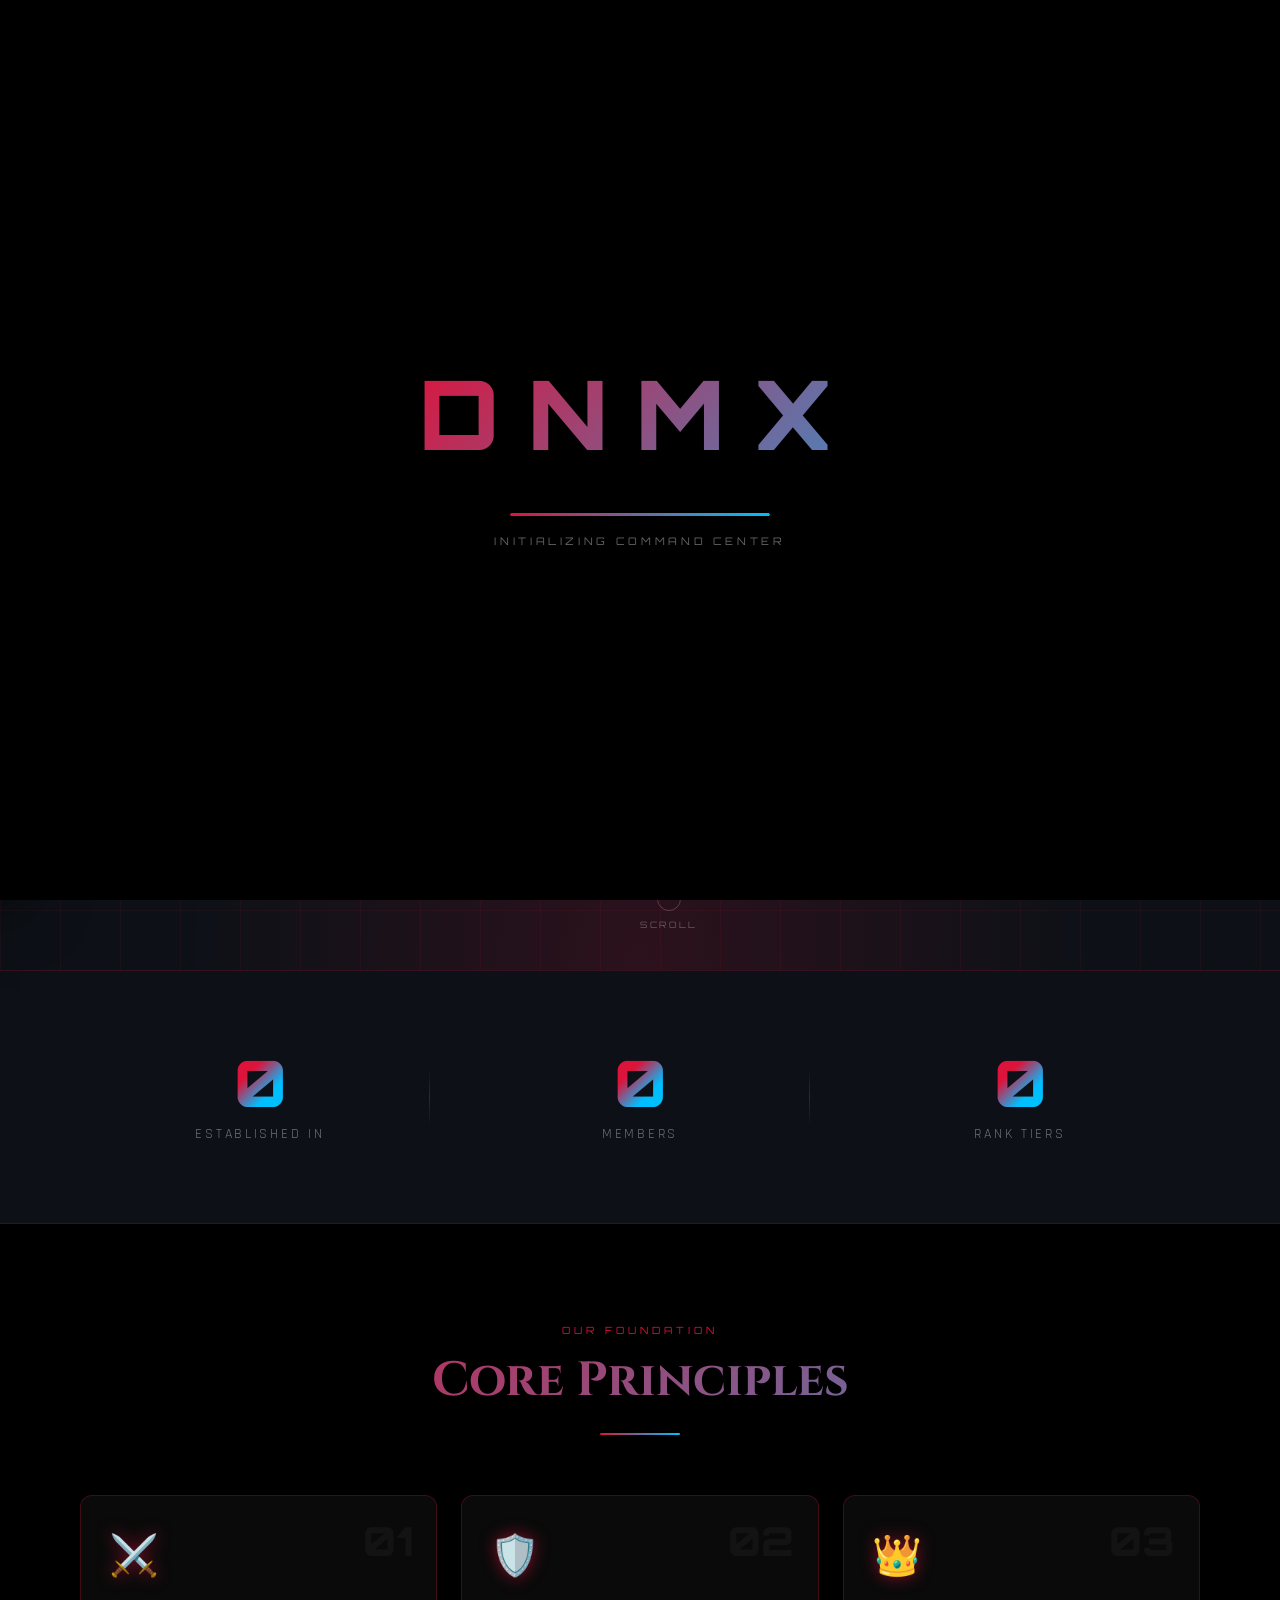
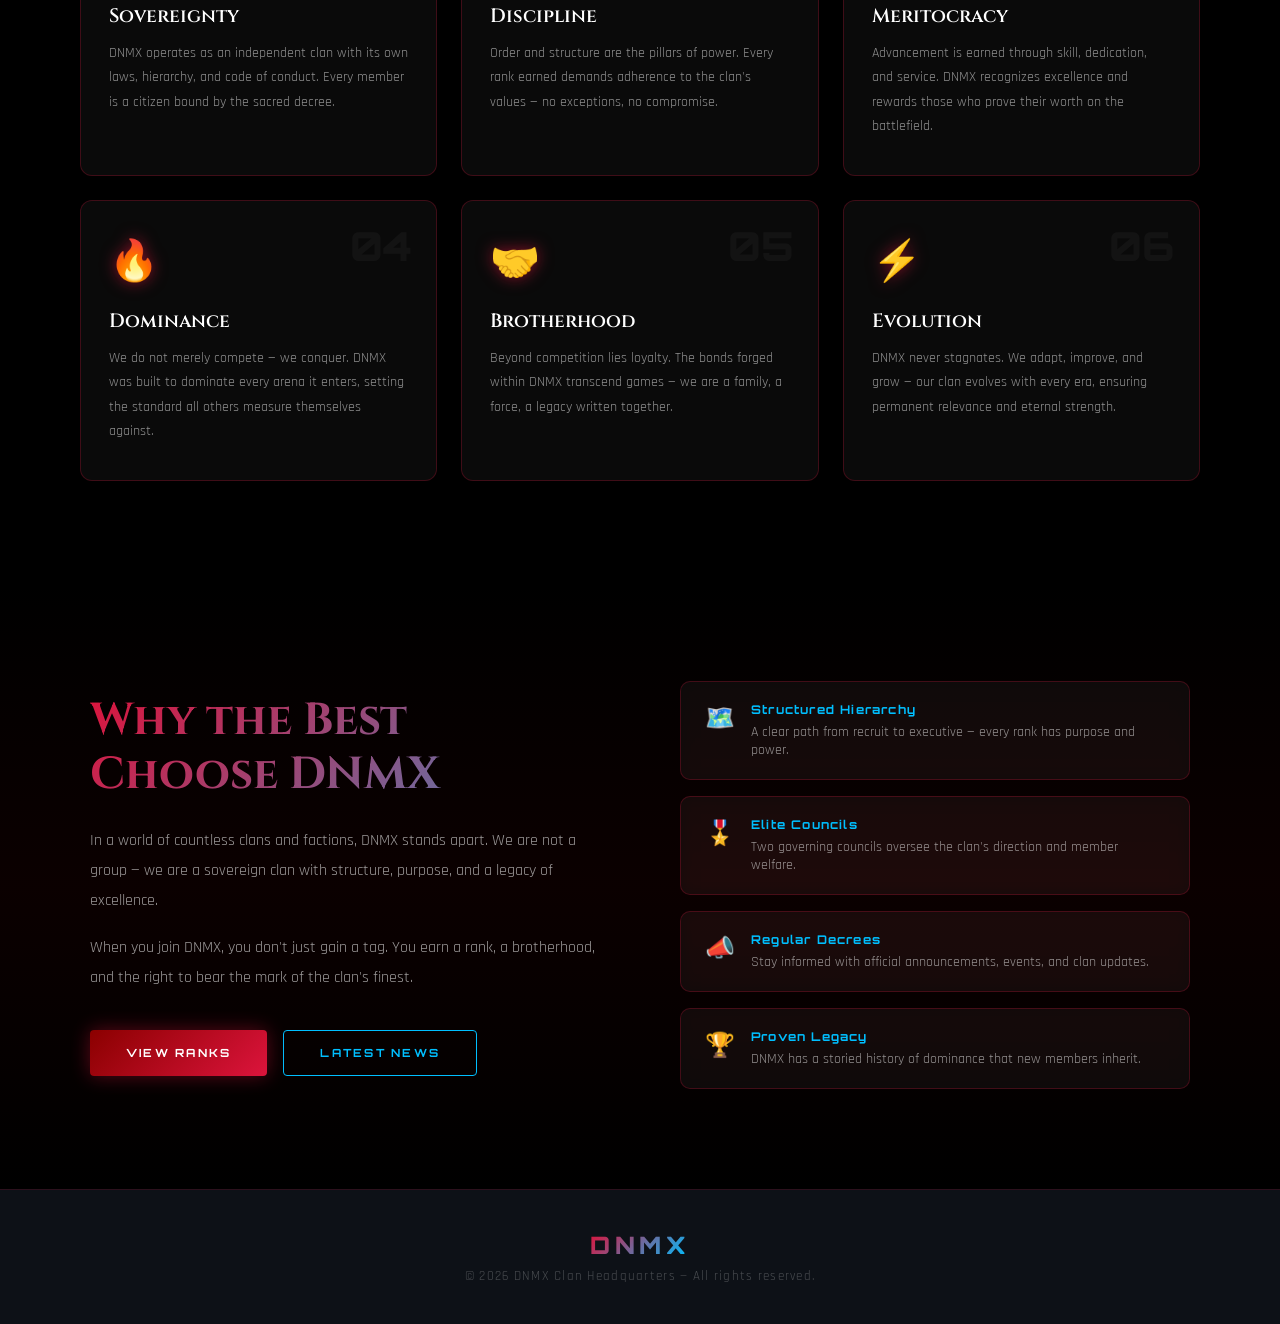
==== commit 3489a162: "Add files via upload" ====
--- a/index.html
+++ b/index.html
@@ -68,7 +68,7 @@
         CHAT
       </button>
       <div id="authArea">
-        <button class="btn-secondary" id="authButton" onclick="openLoginModal()">
+        <button class="btn-secondary" id="authButton" onclick="window.openLoginModal()">
           LOG IN
         </button>
       </div>
@@ -119,7 +119,8 @@
           <div class="hero-ctas">
             <button class="btn-primary" onclick="navigate('hierarchy')"><span>VIEW HIERARCHY</span></button>
             <button class="btn-secondary" onclick="navigate('councils')">MEET THE COUNCILS</button>
-            <a href="https://trd-dnmx.github.io/tactical/index.html" class="btn-secondary" target="_blank" rel="noopener">TACCOM</a>
+            <a href="https://trd-dnmx.github.io/tactical/index.html" class="btn-secondary" target="_blank"
+              rel="noopener">TACCOM</a>
           </div>
         </div>
         <div class="scroll-indicator">
@@ -251,83 +252,66 @@
         <p>© 2026 DNMX Clan Headquarters — All rights reserved.</p>
       </footer>
 
-      <!-- CHAT PANEL -->
-      <div id="chatPanel" class="chat-panel">
-        <!-- User List View -->
-        <div id="chatUserListContainer" class="chat-view-container">
-          <div class="chat-header">
-            <h3 class="chat-title">
-              MEMBERS CHAT
-            </h3>
-            <button class="chat-close-btn" onclick="window.toggleChatPanel()">
-              ✕
-            </button>
-          </div>
-          <div class="chat-user-list" id="chatUserList">
-            <!-- Users populated dynamically -->
-          </div>
-        </div>
-        <!-- Chat Room View -->
-        <div id="chatRoomContainer" class="chat-view-container" style="display: none;">
-          <div class="chat-header">
-            <button class="chat-back-btn" onclick="window.goBackToUserList()">
-              ←
-            </button>
-            <div class="chat-header-info">
-              <h4 id="chatRoomHeaderName" class="chat-active-username">
-                Username
-              </h4>
-              <div id="chatRoomHeaderStatus" class="chat-active-status">
-                Online
-              </div>
-            </div>
-            <button class="chat-close-btn" onclick="window.toggleChatPanel()">
-              ✕
-            </button>
-          </div>
-          <div class="chat-messages" id="chatMessagesBody">
-            <!-- Messages populated dynamically -->
-          </div>
-          <div id="chatTypingIndicator" class="chat-typing-indicator" style="display: none;">
-            <span id="chatTypingText"></span>
-            <div class="typing-dots">
-              <span></span>
-              <span></span>
-              <span></span>
-            </div>
-          </div>
-          <div id="chatMediaPreview" class="chat-media-preview" style="display: none;">
-            <img id="chatMediaPreviewImg" src="" />
-            <button class="remove-preview-btn" onclick="window.removeChatMedia()">
-              ✕
-            </button>
-          </div>
-          <div class="chat-input-area">
-            <textarea id="chatMessageInput" placeholder="Write a message..." rows="1"
-              onkeydown="if(event.key === 'Enter' && !event.shiftKey) { event.preventDefault(); window.sendChatMessage(); }"
-              oninput="this.style.height = 'auto'; this.style.height = this.scrollHeight + 'px'; window.handleTypingInput();">
-            </textarea>
-            <button class="btn-primary chat-send-btn" onclick="window.sendChatMessage()">
-              <span> SEND
-              </span>
-            </button>
-          </div>
-        </div>
-      </div>
-      <!-- MODAL -->
-      <div class="modal-overlay" id="modal" onclick="closeModalOnOverlay(event)">
-        <div class="modal">
-          <button class="modal-close" onclick="closeModal()">
-            ✕
-          </button>
-          <div id="modalContent">
-          </div>
-        </div>
-      </div>
+    </section>
+    <!-- Additional SPA pages are injected here by navigate() -->
 
   </main>
+
+  <!-- CHAT PANEL (body-level so position:fixed works on all pages) -->
+  <div id="chatPanel" class="chat-panel">
+    <!-- User List View -->
+    <div id="chatUserListContainer" class="chat-view-container">
+      <div class="chat-header">
+        <h3 class="chat-title">MEMBERS CHAT</h3>
+        <button class="chat-close-btn" onclick="window.toggleChatPanel()" aria-label="Close chat">✕</button>
+      </div>
+      <div class="chat-user-list" id="chatUserList">
+        <!-- Users populated dynamically -->
+      </div>
+    </div>
+    <!-- Chat Room View -->
+    <div id="chatRoomContainer" class="chat-view-container" style="display: none;">
+      <div class="chat-header">
+        <button class="chat-back-btn" onclick="window.goBackToUserList()" aria-label="Go back">←</button>
+        <div class="chat-header-info">
+          <h4 id="chatRoomHeaderName" class="chat-active-username">Username</h4>
+          <div id="chatRoomHeaderStatus" class="chat-active-status">Online</div>
+        </div>
+        <button class="chat-close-btn" onclick="window.toggleChatPanel()" aria-label="Close chat">✕</button>
+      </div>
+      <div class="chat-messages" id="chatMessagesBody">
+        <!-- Messages populated dynamically -->
+      </div>
+      <div id="chatTypingIndicator" class="chat-typing-indicator" style="display: none;">
+        <span id="chatTypingText"></span>
+        <div class="typing-dots"><span></span><span></span><span></span></div>
+      </div>
+      <div id="chatMediaPreview" class="chat-media-preview" style="display: none;">
+        <img id="chatMediaPreviewImg" src="" alt="Media preview" />
+        <button class="remove-preview-btn" onclick="window.removeChatMedia()">✕</button>
+      </div>
+      <div class="chat-input-area">
+        <textarea id="chatMessageInput" placeholder="Write a message..." rows="1"
+          onkeydown="if(event.key === 'Enter' && !event.shiftKey) { event.preventDefault(); window.sendChatMessage(); }"
+          oninput="this.style.height = 'auto'; this.style.height = this.scrollHeight + 'px'; window.handleTypingInput();"></textarea>
+        <button class="btn-primary chat-send-btn" onclick="window.sendChatMessage()"><span>SEND</span></button>
+      </div>
+    </div>
+  </div>
+
+  <!-- MODAL (body-level so it overlays everything correctly) -->
+  <div class="modal-overlay" id="modal" onclick="closeModalOnOverlay(event)">
+    <div class="modal">
+      <button class="modal-close" onclick="closeModal()" aria-label="Close modal">✕</button>
+      <div id="modalContent"></div>
+    </div>
+  </div>
+
+  <!-- TOAST CONTAINER -->
+  <div class="toast-container" id="toastContainer"></div>
+
   <!-- FIREBASE -->
   <script type="module" src="script.js"></script>
 </body>
 
-</html>
+</html>
--- a/style.css
+++ b/style.css
@@ -2538,4 +2538,47 @@
 
 .remove-preview-btn:hover {
   background: crimson;
+}
+
+/* ── TOAST NOTIFICATIONS ── */
+.toast-container {
+  position: fixed;
+  top: 80px;
+  right: 20px;
+  z-index: 5000;
+  display: flex;
+  flex-direction: column;
+  gap: 10px;
+}
+
+.toast {
+  padding: 14px 24px;
+  border-radius: 4px;
+  font-family: 'Rajdhani', sans-serif;
+  font-size: 0.9rem;
+  font-weight: 600;
+  color: #fff;
+  box-shadow: 0 10px 30px rgba(0, 0, 0, 0.4);
+  transform: translateX(120%);
+  transition: transform 0.35s cubic-bezier(0.34, 1.56, 0.64, 1);
+  max-width: 360px;
+}
+
+.toast.show {
+  transform: translateX(0);
+}
+
+.toast-success {
+  background: linear-gradient(135deg, rgba(0, 230, 118, 0.9), rgba(0, 200, 83, 0.9));
+  border: 1px solid #00e676;
+}
+
+.toast-error {
+  background: linear-gradient(135deg, rgba(220, 20, 60, 0.9), rgba(139, 0, 0, 0.9));
+  border: 1px solid var(--crimson);
+}
+
+.toast-info {
+  background: linear-gradient(135deg, rgba(0, 191, 255, 0.9), rgba(0, 102, 255, 0.9));
+  border: 1px solid var(--cyan);
 }
